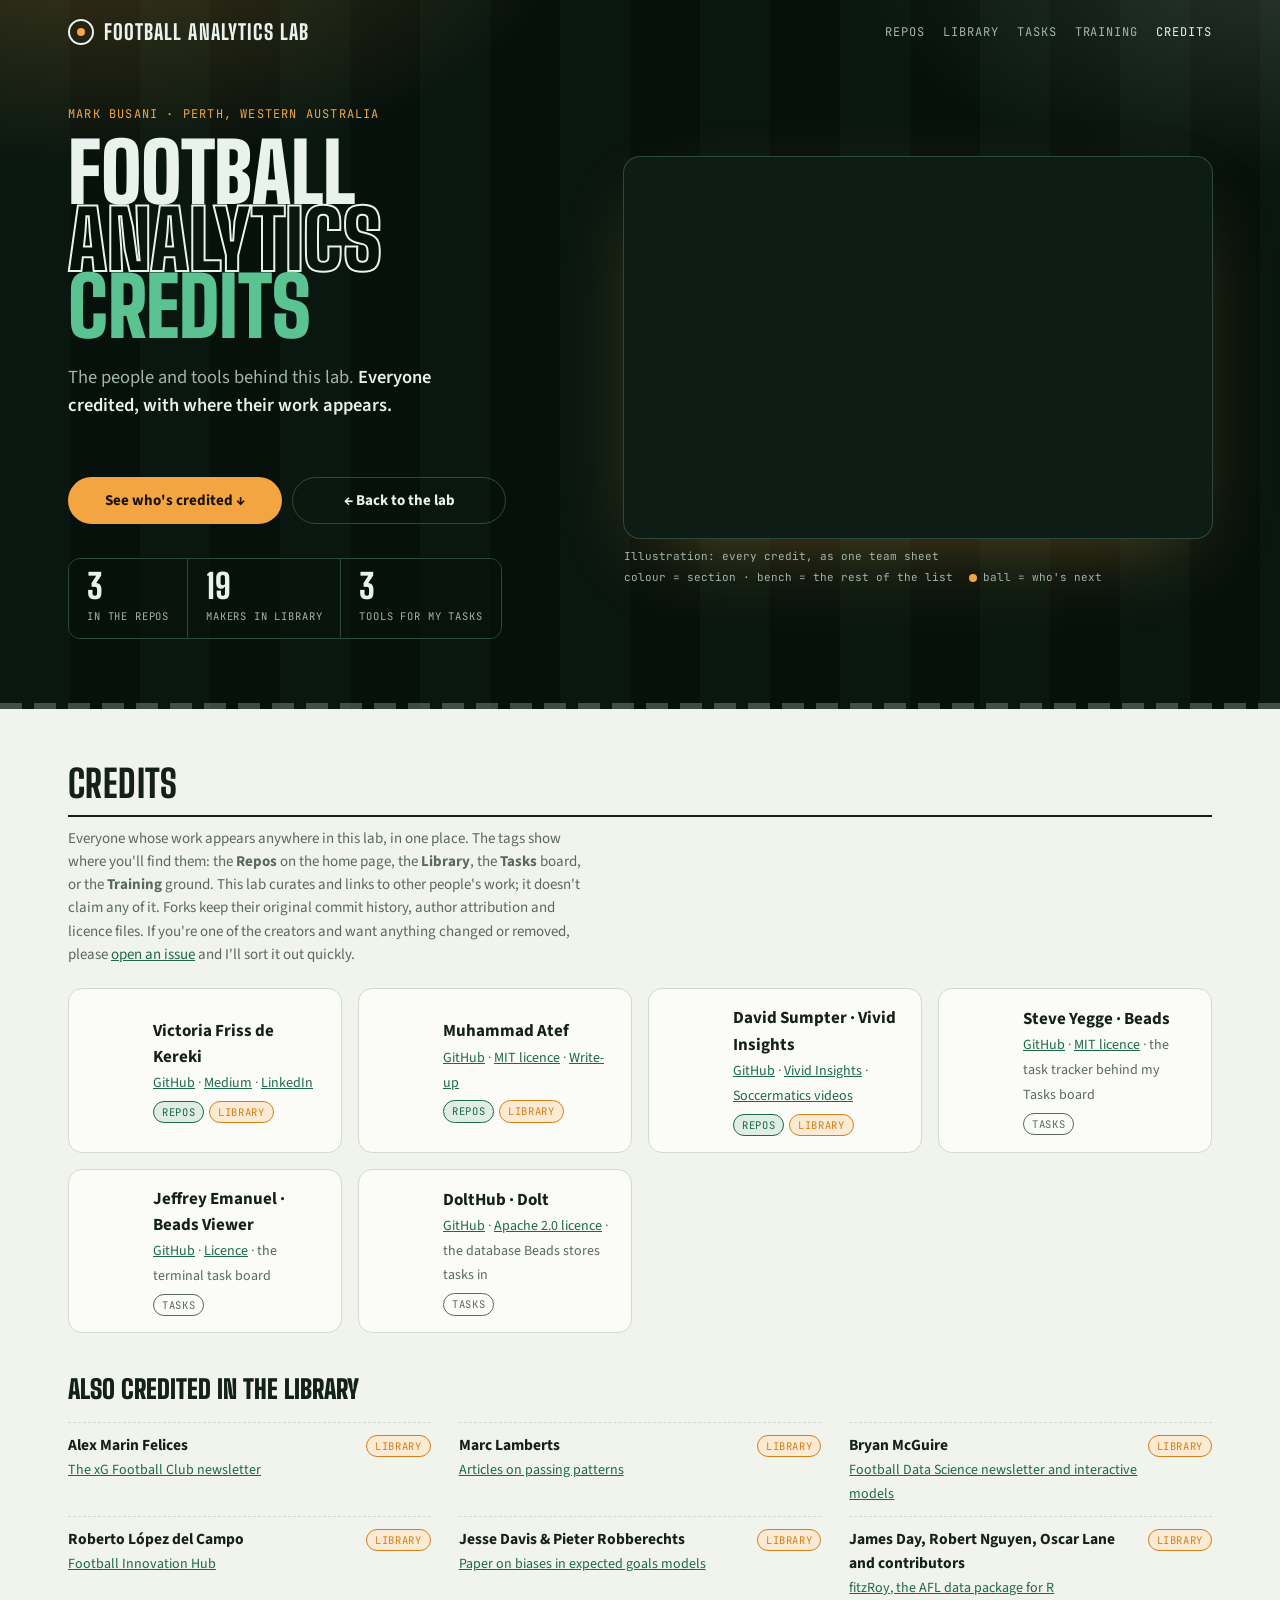
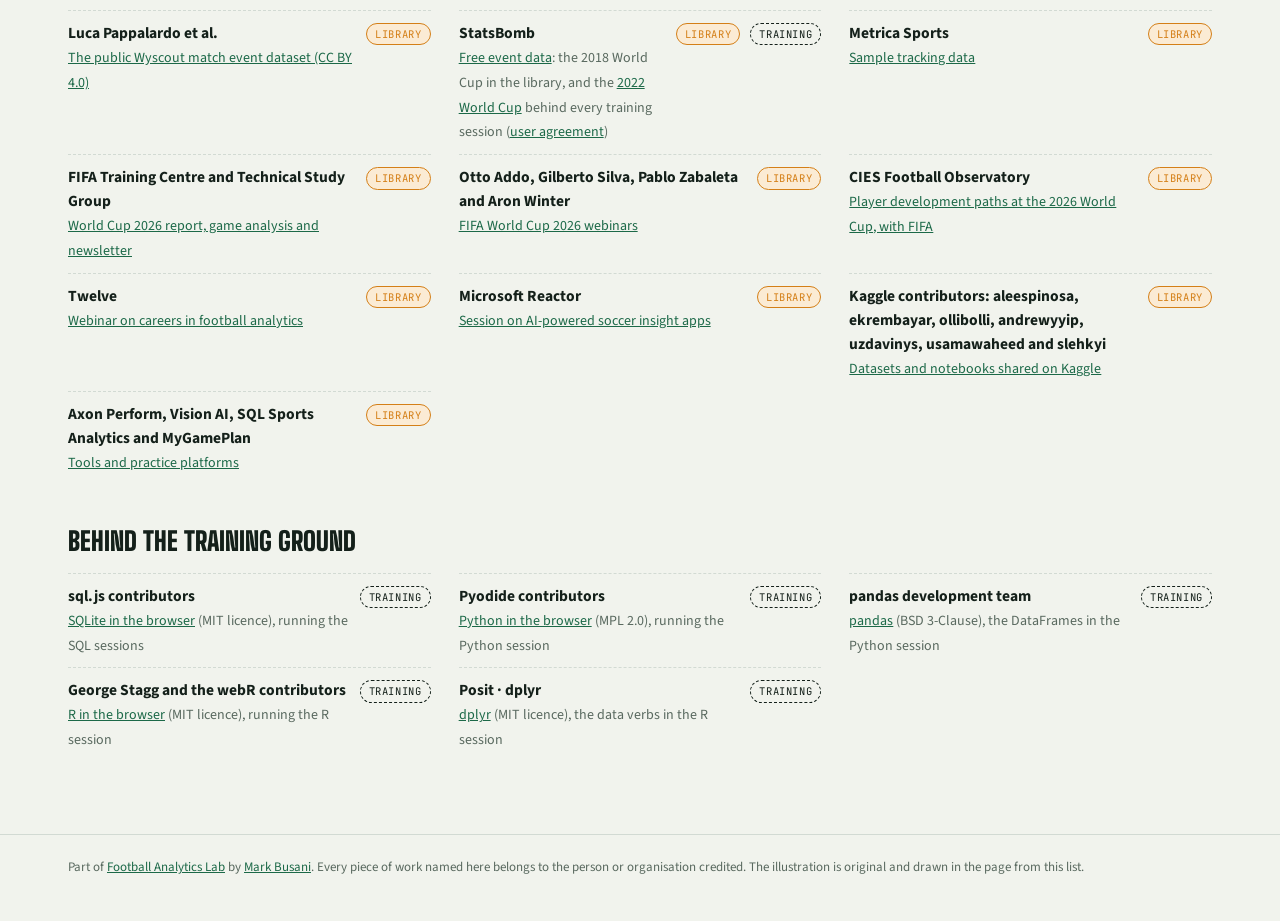
==== credits/index.html @ 80aec57e "Added new training session" ====
<!doctype html>
<html lang="en">
<head>
<meta charset="utf-8">
<meta name="viewport" content="width=device-width, initial-scale=1, viewport-fit=cover">
<meta name="description" content="Everyone whose work appears in Mark Busani's football analytics lab, and which section of the lab it appears in.">
<title>Credits · Football Analytics Lab</title>
<link rel="preconnect" href="https://fonts.googleapis.com">
<link rel="preconnect" href="https://fonts.gstatic.com" crossorigin>
<link rel="stylesheet" href="https://fonts.googleapis.com/css2?family=Big+Shoulders+Display:wght@600;800;900&family=Source+Sans+3:wght@400;500;600;700&family=JetBrains+Mono:wght@400;500&display=swap">
<style>
/* Layout: the lab's night hero, shared with the home, library and tasks pages, over one credits list: person cards for
   repo authors and task tools, then a compact list of library creators, each tagged with the section it belongs to. */
:root{
  --bg:#f1f3ed; --surface:#fbfcf8; --fg:#14201a; --muted:#59695f; --line:#d2dad3;
  --turf:#1c6948; --turf-soft:#e0ede5; --amber:#d47f17; --amber-soft:#fbebd4;
  --pitch:#e4eee6; --pline:#a3bfaf;
  --night:#07110c; --night-2:#0d1d15; --chalk:#e9f2ec; --chalk-dim:#9fb6a8; --flood:#f2a541; --grass:#5bc391; --nline:#2c4a3b;
  --display:"Big Shoulders Display","Arial Narrow",Impact,sans-serif;
  --body:"Source Sans 3","Segoe UI",system-ui,sans-serif;
  --mono:"JetBrains Mono",ui-monospace,Menlo,monospace;
}
@media (prefers-color-scheme: dark){:root:not([data-theme="light"]){
  --bg:#0c130f; --surface:#131c17; --fg:#e2eae4; --muted:#93a399; --line:#25312a;
  --turf:#5bc391; --turf-soft:#17281e; --amber:#f2a541; --amber-soft:#30251a;
  --pitch:#11201a; --pline:#2f4b3d; color-scheme:dark}}
:root[data-theme="dark"]{
  --bg:#0c130f; --surface:#131c17; --fg:#e2eae4; --muted:#93a399; --line:#25312a;
  --turf:#5bc391; --turf-soft:#17281e; --amber:#f2a541; --amber-soft:#30251a;
  --pitch:#11201a; --pline:#2f4b3d; color-scheme:dark}

*{box-sizing:border-box}
body{background:var(--bg);color:var(--fg);font-family:var(--body);font-size:16px;line-height:1.55}
.wrap{max-width:1180px;margin:0 auto;padding-left:max(18px,env(safe-area-inset-left,0px));padding-right:max(18px,env(safe-area-inset-right,0px))}
a{color:var(--turf)}
a:focus-visible,button:focus-visible,input:focus-visible{outline:2px solid var(--amber);outline-offset:2px}

/* ---------- Night hero (same as the lab home page) ---------- */
html{scroll-behavior:smooth}
.eyebrow{font-family:var(--mono);font-size:12px;letter-spacing:.1em;text-transform:uppercase}
.hero{position:relative;background:var(--night);color:var(--chalk);overflow:hidden;padding-top:env(safe-area-inset-top,0px)}
.hero::before{content:"";position:absolute;inset:0;pointer-events:none;
  background:
    radial-gradient(60% 55% at 8% -10%, rgba(242,165,65,.22), transparent 60%),
    radial-gradient(55% 50% at 100% -5%, rgba(233,242,236,.14), transparent 60%),
    repeating-linear-gradient(90deg, rgba(91,195,145,.035) 0 70px, transparent 70px 140px);}
nav.top{position:relative;z-index:2}
nav.top .wrap{display:flex;align-items:center;gap:18px;padding-block:16px;flex-wrap:wrap}
.brand{display:flex;align-items:center;gap:10px;font-family:var(--display);font-weight:800;font-size:21px;letter-spacing:.05em;text-transform:uppercase;color:var(--chalk);text-decoration:none}
.brand i{width:26px;height:26px;border-radius:50%;border:2px solid var(--chalk);position:relative;display:inline-block}
.brand i::after{content:"";position:absolute;inset:7px;border-radius:50%;background:var(--flood)}
nav.top .sp{flex:1}
nav.top a.lnk{font-family:var(--mono);font-size:12px;color:var(--chalk-dim);text-decoration:none;text-transform:uppercase;letter-spacing:.08em}
nav.top a.lnk:hover,nav.top a.lnk[aria-current]{color:var(--chalk)}
.hero-grid{position:relative;z-index:1;display:grid;grid-template-columns:minmax(0,1fr) minmax(0,1.15fr);gap:44px;align-items:center;padding-block:40px 64px}
.hero .eyebrow{color:var(--flood)}
h1{font-family:var(--display);font-weight:900;font-size:clamp(48px,6.4vw,96px);line-height:.82;margin:16px 0 22px;text-transform:uppercase;letter-spacing:-.005em}
h1 .l2{display:block;-webkit-text-stroke:2px var(--chalk);color:transparent}
h1 .l3{display:block;color:var(--grass)}
.lede{max-width:46ch;color:var(--chalk-dim);margin:0;font-size:18.5px}
.lede b{color:var(--chalk);font-weight:600}
.lede{display:grid}.lede>span{grid-area:1/1}.lede .sizer{visibility:hidden}
.cta a{width:214px;justify-content:center}
.cta{display:flex;flex-wrap:wrap;gap:10px;margin-top:28px}
.cta a{display:inline-flex;align-items:center;gap:8px;font-weight:700;font-size:15px;padding:11px 18px;border-radius:999px;text-decoration:none}
.cta .go{background:var(--flood);color:#1a1205}
.cta .go:hover{filter:brightness(1.08)}
.cta .gh{border:1.5px solid var(--nline);color:var(--chalk)}
.cta .gh:hover{border-color:var(--chalk)}
.scoreboard{display:flex;gap:0;margin-top:34px;border:1px solid var(--nline);border-radius:12px;overflow:hidden;width:fit-content;max-width:100%}
.scoreboard div{padding:10px 18px;border-right:1px solid var(--nline);background:rgba(7,17,12,.6)}
.scoreboard div:last-child{border-right:0}
.scoreboard b{display:block;font-family:var(--display);font-weight:800;font-size:34px;line-height:1;color:var(--chalk);font-variant-numeric:tabular-nums}
.scoreboard span{font-family:var(--mono);font-size:10.5px;text-transform:uppercase;letter-spacing:.08em;color:var(--chalk-dim)}
figure.net{margin:0;min-width:0;position:relative}
figure.net canvas{display:block;width:100%;aspect-ratio:105/68;border-radius:16px;background:var(--night-2);box-shadow:0 0 0 1px var(--nline),0 30px 80px -30px rgba(242,165,65,.35)}
figure.net figcaption{font-family:var(--mono);font-size:11px;color:var(--chalk-dim);margin-top:10px;display:flex;flex-wrap:wrap;gap:4px 16px}
figure.net figcaption i{display:inline-block;width:8px;height:8px;border-radius:50%;background:var(--flood);margin-right:6px;vertical-align:middle}
.touchline{height:6px;background:repeating-linear-gradient(90deg,var(--chalk) 0 22px,transparent 22px 34px);opacity:.25}
#list{scroll-margin-top:72px}

/* ---------- Credits page ---------- */
main .wrap{padding-block:12px 72px}
section{margin-top:44px}
.sec-head{display:flex;align-items:center;gap:16px;padding-bottom:12px;border-bottom:2px solid var(--fg)}
.sec-head h2{font-family:var(--display);font-weight:800;font-size:clamp(28px,4vw,38px);line-height:1;text-transform:uppercase;margin:0;letter-spacing:.01em}
.sec-head .count{margin-left:auto;font-family:var(--display);font-weight:800;font-size:38px;line-height:1;color:var(--line)}
.sec-note{color:var(--muted);font-size:15px;margin:10px 0 0;max-width:74ch}
.people{display:grid;grid-template-columns:repeat(auto-fit,minmax(260px,1fr));gap:16px;margin-top:22px}
.person{display:flex;gap:14px;align-items:center;padding:16px 18px;border:1px solid var(--line);border-radius:14px;background:var(--surface)}
.person img{width:52px;height:52px;border-radius:50%;background:var(--pitch);flex:none}
.person b{display:block;font-size:17px}
.person span{font-size:14px;color:var(--muted)}
.stags{display:flex;flex-wrap:wrap;gap:5px;margin-top:6px}
.stag{font-family:var(--mono);font-size:10.5px;text-transform:uppercase;letter-spacing:.06em;padding:2px 8px;border-radius:999px;border:1px solid var(--turf);color:var(--turf);text-decoration:none;background:var(--turf-soft)}
.stag.lib{border-color:var(--amber);color:var(--amber);background:var(--amber-soft)}
.stag.tsk{border-color:var(--muted);color:var(--muted);background:transparent}
.stag.trn{border-color:var(--fg);color:var(--fg);background:transparent;border-style:dashed}
.stag:hover{filter:brightness(1.1)}
.sub-h{font-family:var(--display);font-weight:900;font-size:26px;text-transform:uppercase;margin:36px 0 4px}
.clist{list-style:none;margin:12px 0 0;padding:0;display:grid;grid-template-columns:repeat(auto-fill,minmax(330px,1fr));gap:0 28px}
.clist li{display:flex;align-items:baseline;gap:10px;padding:10px 0;border-top:1px dashed var(--line);min-width:0}
.clist .who{flex:1;min-width:0}
.clist b{display:block;font-size:15.5px}
.clist span{font-size:14px;color:var(--muted)}
.clist .stag{flex:none}
footer{border-top:1px solid var(--line);color:var(--muted);font-size:13px}
footer .wrap{padding-block:22px 44px}
@media (max-width:900px){.hero-grid{grid-template-columns:1fr;gap:30px;padding-block:24px 44px}}
@media (max-width:480px){.scoreboard div{padding:8px 12px}.scoreboard b{font-size:28px}h1 .l2{-webkit-text-stroke:1.5px var(--chalk)}}
@media (prefers-reduced-motion:reduce){html{scroll-behavior:auto}}
</style>
<style>html,body{margin:0}</style>
</head>
<body>

<header class="hero">
  <nav class="top"><div class="wrap">
    <a class="brand" href="../"><i aria-hidden="true"></i>Football Analytics Lab</a><span class="sp"></span>
    <a class="lnk" href="../#repos">Repos</a>
    <a class="lnk" href="../library/">Library</a>
    <a class="lnk" href="../tasks/">Tasks</a>
    <a class="lnk" href="../training/sql-01/">Training</a>
    <a class="lnk" href="./" aria-current="page">Credits</a>
  </div></nav>
  <div class="wrap hero-grid">
    <div>
      <div class="eyebrow">Mark Busani · Perth, Western Australia</div>
      <h1>Football<span class="l2">Analytics</span><span class="l3">Credits</span></h1>
      <p class="lede"><span>The people and tools behind this lab. <b>Everyone credited, with where their work appears.</b></span><span class="sizer" aria-hidden="true">The repos, notebooks and people I'm learning from on the way into football analytics. <b>Forked into my lab, and credited to the people who built them.</b></span><span class="sizer" aria-hidden="true">The reports, papers and tools I'm learning from on the way into football analytics. <b>Shelved in one place, and credited to the people who made them.</b></span><span class="sizer" aria-hidden="true">The jobs I'm working through on the way into football analytics. <b>Tracked with Beads, and read live from my lab on GitHub.</b></span></p>
      <div class="cta">
        <a class="go" href="#people">See who's credited ↓</a>
        <a class="gh" href="../">← Back to the lab</a>
      </div>
      <div class="scoreboard" id="stats" aria-label="Credits at a glance"><div><b>–</b><span>in the repos</span></div><div><b>–</b><span>makers in library</span></div><div><b>–</b><span>tools for my tasks</span></div></div>
    </div>
    <figure class="net">
      <canvas id="hero" role="img" aria-label="Animated illustration of everyone credited, laid out as a team sheet on a night pitch, coloured by the section of the lab they appear in"></canvas>
      <figcaption><span>Illustration: every credit, as one team sheet</span><span>colour = section · bench = the rest of the list</span><span><i></i>ball = who's next</span></figcaption>
    </figure>
  </div>
  <div class="touchline" aria-hidden="true"></div>
</header>

<main><div class="wrap">
  <section id="people">
    <div class="sec-head"><h2>Credits</h2></div>
    <p class="sec-note">Everyone whose work appears anywhere in this lab, in one place. The tags show where you'll find them: the <b>Repos</b> on the home page, the <b>Library</b>, the <b>Tasks</b> board, or the <b>Training</b> ground. This lab curates and links to other people's work; it doesn't claim any of it. Forks keep their original commit history, author attribution and licence files. If you're one of the creators and want anything changed or removed, please <a href="https://github.com/mbusani/football-analytics-lab/issues">open an issue</a> and I'll sort it out quickly.</p>
    <div class="people">
      <div class="person"><img src="https://avatars.githubusercontent.com/vickyfriss?size=104" alt="" loading="lazy" onerror="this.style.visibility='hidden'"><div><b>Victoria Friss de Kereki</b><span><a href="https://github.com/vickyfriss">GitHub</a> · <a href="https://medium.com/@vickyfrissdekereki">Medium</a> · <a href="https://www.linkedin.com/in/victoria-friss-de-kereki/">LinkedIn</a></span><div class="stags"><a class="stag" href="../#repos">Repos</a><a class="stag lib" href="../library/">Library</a></div></div></div>
      <div class="person"><img src="https://avatars.githubusercontent.com/Muhammadatef?size=104" alt="" loading="lazy" onerror="this.style.visibility='hidden'"><div><b>Muhammad Atef</b><span><a href="https://github.com/Muhammadatef">GitHub</a> · <a href="https://github.com/Muhammadatef/gunners-analysis/blob/main/LICENSE">MIT licence</a> · <a href="https://medium.com/@muhamedfahmy7474/how-i-built-a-football-analytics-platform-that-runs-itself-and-an-ai-analyst-that-cannot-make-up-5a26fa00b93f">Write-up</a></span><div class="stags"><a class="stag" href="../#repos">Repos</a><a class="stag lib" href="../library/">Library</a></div></div></div>
      <div class="person"><img src="https://avatars.githubusercontent.com/soccermatics?size=104" alt="" loading="lazy" onerror="this.style.visibility='hidden'"><div><b>David Sumpter · Vivid Insights</b><span><a href="https://github.com/soccermatics">GitHub</a> · <a href="https://github.com/Vivid-Insights">Vivid Insights</a> · <a href="https://www.youtube.com/playlist?list=PL1l4FWuN4OlHwrnVJDoKutg6VCcPhdJiq">Soccermatics videos</a></span><div class="stags"><a class="stag" href="../#repos">Repos</a><a class="stag lib" href="../library/">Library</a></div></div></div>
      <div class="person"><img src="https://avatars.githubusercontent.com/steveyegge?size=104" alt="" loading="lazy" onerror="this.style.visibility='hidden'"><div><b>Steve Yegge · Beads</b><span><a href="https://github.com/steveyegge/beads">GitHub</a> · <a href="https://github.com/steveyegge/beads/blob/main/LICENSE">MIT licence</a> · the task tracker behind my Tasks board</span><div class="stags"><a class="stag tsk" href="../tasks/">Tasks</a></div></div></div>
      <div class="person"><img src="https://avatars.githubusercontent.com/Dicklesworthstone?size=104" alt="" loading="lazy" onerror="this.style.visibility='hidden'"><div><b>Jeffrey Emanuel · Beads Viewer</b><span><a href="https://github.com/Dicklesworthstone/beads_viewer">GitHub</a> · <a href="https://github.com/Dicklesworthstone/beads_viewer/blob/main/LICENSE">Licence</a> · the terminal task board</span><div class="stags"><a class="stag tsk" href="../tasks/">Tasks</a></div></div></div>
      <div class="person"><img src="https://avatars.githubusercontent.com/dolthub?size=104" alt="" loading="lazy" onerror="this.style.visibility='hidden'"><div><b>DoltHub · Dolt</b><span><a href="https://github.com/dolthub/dolt">GitHub</a> · <a href="https://github.com/dolthub/dolt/blob/main/LICENSE">Apache 2.0 licence</a> · the database Beads stores tasks in</span><div class="stags"><a class="stag tsk" href="../tasks/">Tasks</a></div></div></div>
    </div>
    <h3 class="sub-h">Also credited in the library</h3>
    <ul class="clist">
      <li><div class="who"><b>Alex Marin Felices</b><span><a href="https://thexgfootballclub.substack.com">The xG Football Club newsletter</a></span></div><a class="stag lib" href="../library/">Library</a></li>
      <li><div class="who"><b>Marc Lamberts</b><span><a href="https://medium.com/@marclamberts">Articles on passing patterns</a></span></div><a class="stag lib" href="../library/">Library</a></li>
      <li><div class="who"><b>Bryan McGuire</b><span><a href="https://www.footballdatascience.co.uk">Football Data Science newsletter and interactive models</a></span></div><a class="stag lib" href="../library/">Library</a></li>
      <li><div class="who"><b>Roberto López del Campo</b><span><a href="https://footballinnovationhub.com">Football Innovation Hub</a></span></div><a class="stag lib" href="../library/">Library</a></li>
      <li><div class="who"><b>Jesse Davis & Pieter Robberechts</b><span><a href="https://arxiv.org/abs/2401.09940">Paper on biases in expected goals models</a></span></div><a class="stag lib" href="../library/">Library</a></li>
      <li><div class="who"><b>James Day, Robert Nguyen, Oscar Lane and contributors</b><span><a href="https://jimmyday12.github.io/fitzRoy/">fitzRoy, the AFL data package for R</a></span></div><a class="stag lib" href="../library/">Library</a></li>
      <li><div class="who"><b>Luca Pappalardo et al.</b><span><a href="https://pmc.ncbi.nlm.nih.gov/articles/PMC6817871">The public Wyscout match event dataset (CC BY 4.0)</a></span></div><a class="stag lib" href="../library/">Library</a></li>
      <li><div class="who"><b>StatsBomb</b><span><a href="https://www.hudl.com/en_gb/products/statsbomb">Free event data</a>: the 2018 World Cup in the library, and the <a href="https://github.com/statsbomb/open-data">2022 World Cup</a> behind every training session (<a href="https://github.com/statsbomb/open-data/blob/master/LICENSE.pdf">user agreement</a>)</span></div><a class="stag lib" href="../library/">Library</a><a class="stag trn" href="../training/sql-01/">Training</a></li>
      <li><div class="who"><b>Metrica Sports</b><span><a href="https://www.kaggle.com/datasets/ekrembayar/metrica-sports-football-tracking-data">Sample tracking data</a></span></div><a class="stag lib" href="../library/">Library</a></li>
      <li><div class="who"><b>FIFA Training Centre and Technical Study Group</b><span><a href="https://www.fifatrainingcentre.com/en/">World Cup 2026 report, game analysis and newsletter</a></span></div><a class="stag lib" href="../library/">Library</a></li>
      <li><div class="who"><b>Otto Addo, Gilberto Silva, Pablo Zabaleta and Aron Winter</b><span><a href="https://www.fifatrainingcentre.com/en/fwc26-silva-addo-webinar.php">FIFA World Cup 2026 webinars</a></span></div><a class="stag lib" href="../library/">Library</a></li>
      <li><div class="who"><b>CIES Football Observatory</b><span><a href="https://www.fifatrainingcentre.com/en/environment/resources/high-performance/the-development-paths-of-players-at-the-fifa-world-cup-2026.php">Player development paths at the 2026 World Cup, with FIFA</a></span></div><a class="stag lib" href="../library/">Library</a></li>
      <li><div class="who"><b>Twelve</b><span><a href="https://twelve.football/webinar/starting-or-advancing-your-career-in-football-data">Webinar on careers in football analytics</a></span></div><a class="stag lib" href="../library/">Library</a></li>
      <li><div class="who"><b>Microsoft Reactor</b><span><a href="https://www.youtube.com/watch?v=EQ187ohgCbo">Session on AI-powered soccer insight apps</a></span></div><a class="stag lib" href="../library/">Library</a></li>
      <li><div class="who"><b>Kaggle contributors: aleespinosa, ekrembayar, ollibolli, andrewyyip, uzdavinys, usamawaheed and slehkyi</b><span><a href="https://www.kaggle.com/datasets?search=football">Datasets and notebooks shared on Kaggle</a></span></div><a class="stag lib" href="../library/">Library</a></li>
      <li><div class="who"><b>Axon Perform, Vision AI, SQL Sports Analytics and MyGamePlan</b><span><a href="../library/">Tools and practice platforms</a></span></div><a class="stag lib" href="../library/">Library</a></li>
    </ul>
    <h3 class="sub-h">Behind the training ground</h3>
    <ul class="clist">
      <li><div class="who"><b>sql.js contributors</b><span><a href="https://github.com/sql-js/sql.js">SQLite in the browser</a> (MIT licence), running the SQL sessions</span></div><a class="stag trn" href="../training/sql-01/">Training</a></li>
      <li><div class="who"><b>Pyodide contributors</b><span><a href="https://github.com/pyodide/pyodide">Python in the browser</a> (MPL 2.0), running the Python session</span></div><a class="stag trn" href="../training/python-01/">Training</a></li>
      <li><div class="who"><b>pandas development team</b><span><a href="https://pandas.pydata.org/">pandas</a> (BSD 3-Clause), the DataFrames in the Python session</span></div><a class="stag trn" href="../training/python-01/">Training</a></li>
      <li><div class="who"><b>George Stagg and the webR contributors</b><span><a href="https://github.com/r-wasm/webr">R in the browser</a> (MIT licence), running the R session</span></div><a class="stag trn" href="../training/r-01/">Training</a></li>
      <li><div class="who"><b>Posit · dplyr</b><span><a href="https://dplyr.tidyverse.org/">dplyr</a> (MIT licence), the data verbs in the R session</span></div><a class="stag trn" href="../training/r-01/">Training</a></li>
    </ul>
  </section>
</div></main>

<footer><div class="wrap">Part of <a href="../">Football Analytics Lab</a> by <a href="https://github.com/mbusani">Mark Busani</a>. Every piece of work named here belongs to the person or organisation credited. The illustration is original and drawn in the page from this list.</div></footer>

<script>
/* ---------- read the credits list once, for the counts and the illustration ---------- */
const ENTRIES=[...document.querySelectorAll("#people .person, #people .clist li")].map(el=>{
  const tags=[...el.querySelectorAll(".stag")].map(a=>a.classList.contains("lib")?"library":a.classList.contains("tsk")?"tasks":a.classList.contains("trn")?"training":"repos");
  const what=(el.querySelector(".clist span")||el.querySelector("span")||{}).textContent||"";
  return {name:el.querySelector("b").textContent.trim(),tags,what:what.replace(/\s+/g," ").trim(),card:el.classList.contains("person")};
});
const count=k=>ENTRIES.filter(e=>e.tags.includes(k)).length;
document.querySelectorAll("#stats b").forEach((b,i)=>b.textContent=[count("repos"),count("library"),count("tasks")][i]);

/* ---------- hero: everyone credited as a team sheet, with a ball passed between them ---------- */
(function hero(){
  const cv=document.getElementById("hero");if(!cv||!cv.getContext)return;const ctx=cv.getContext("2d");
  const reduce=matchMedia("(prefers-reduced-motion: reduce)").matches;
  const COL={repos:"#5bc391",library:"#f2a541",tasks:"#e9f2ec",training:"#7fb6e0"};
  const NAME={repos:"REPOS",library:"LIBRARY",tasks:"TASKS",training:"TRAINING"};
  const F433=[[.06,.5],[.22,.15],[.2,.38],[.2,.62],[.22,.85],[.44,.27],[.4,.5],[.44,.73],[.68,.18],[.72,.5],[.68,.82]];
  const order=ENTRIES.slice().sort((a,b)=>(b.card-a.card));
  const XI=order.slice(0,11), BENCH=order.slice(11);
  const initials=n=>n.replace(/\(.*?\)/g,"").split(/[\s·,:&]+/).filter(w=>/^[A-Za-zÀ-ž]/.test(w)&&!/^(and|et|al\.?|the|of)$/i.test(w)).slice(0,2).map(w=>w[0].toUpperCase()).join("");
  let W=0,H=0,nodes=[],from=0,to=0,t=1,hold=0,popup=null;const trail=[];
  const M=()=>Math.max(12,W*.045);
  function layout(){nodes=[];if(!W)return;const m=M(),w=W-2*m,top=m+H*.2,bh=H*.13,ph=H-m-top-bh-H*.03;
    XI.forEach((e,i)=>{const [u,v]=F433[i];nodes.push({e,x:m+u*w,y:top+v*ph,bench:false})});
    const n=BENCH.length,bx0=m+w*.06,bw=w*.88;BENCH.forEach((e,i)=>nodes.push({e,x:bx0+bw*(n===1?.5:i/(n-1)),y:H-m-bh*.45,bench:true}));}
  function size(){const dpr=Math.min(2,window.devicePixelRatio||1);W=cv.clientWidth;H=cv.clientHeight;if(!W||!H)return;cv.width=Math.round(W*dpr);cv.height=Math.round(H*dpr);ctx.setTransform(dpr,0,0,dpr,0,0);layout()}
  function back(){const m=M(),w=W-2*m,h=H-2*m;ctx.fillStyle="#0d1d15";ctx.fillRect(0,0,W,H);
    for(let s=0;s<10;s++){if(s%2){ctx.fillStyle="rgba(91,195,145,.035)";ctx.fillRect(m+s*w/10,m,w/10,h)}}
    const g=ctx.createRadialGradient(W*.15,-H*.2,0,W*.15,-H*.2,W*.9);g.addColorStop(0,"rgba(242,165,65,.12)");g.addColorStop(1,"rgba(242,165,65,0)");ctx.fillStyle=g;ctx.fillRect(0,0,W,H);
    const bh=H*.13,pitchBottom=H-m-bh-H*.01;
    ctx.strokeStyle="rgba(44,74,59,.85)";ctx.lineWidth=1.2;ctx.strokeRect(m,m,w,pitchBottom-m);ctx.beginPath();ctx.moveTo(W/2,m);ctx.lineTo(W/2,pitchBottom);ctx.stroke();ctx.beginPath();ctx.arc(W/2,(m+pitchBottom)/2,(pitchBottom-m)*.13,0,7);ctx.stroke();
    ctx.setLineDash([4,6]);ctx.strokeRect(m,pitchBottom+H*.012,w,H-m-pitchBottom-H*.012);ctx.setLineDash([]);
    ctx.fillStyle="#9fb6a8";ctx.globalAlpha=.8;ctx.font=`500 ${Math.max(8,Math.round(H*.026))}px "JetBrains Mono",monospace`;ctx.textAlign="left";ctx.textBaseline="alphabetic";ctx.fillText("BENCH",m+6,pitchBottom+H*.012+Math.max(10,H*.034));ctx.globalAlpha=1}
  function rad(b){return b?Math.max(7,Math.min(W,H)*.028):Math.max(10,Math.min(W,H)*.042)}
  function draw(){back();
    trail.forEach((p,i)=>{ctx.fillStyle="#f2a541";ctx.globalAlpha=(i+1)/trail.length*.5;ctx.beginPath();ctx.arc(p[0],p[1],2.2,0,7);ctx.fill()});ctx.globalAlpha=1;
    nodes.forEach((n,i)=>{const r=rad(n.bench),tags=n.e.tags,lift=(i===to&&t>=1&&hold>0);
      if(lift){ctx.shadowColor="#f2a541";ctx.shadowBlur=16}
      ctx.fillStyle="#07110c";ctx.beginPath();ctx.arc(n.x,n.y,r,0,7);ctx.fill();ctx.shadowBlur=0;
      tags.forEach((k,j)=>{ctx.strokeStyle=COL[k];ctx.lineWidth=2;ctx.beginPath();ctx.arc(n.x,n.y,r,-Math.PI/2+j*2*Math.PI/tags.length,-Math.PI/2+(j+1)*2*Math.PI/tags.length);ctx.stroke()});
      ctx.fillStyle="#e9f2ec";ctx.font=`500 ${Math.round(r*.72)}px "JetBrains Mono",monospace`;ctx.textAlign="center";ctx.textBaseline="middle";ctx.fillText(initials(n.e.name)||"·",n.x,n.y+.5)});
    let bx=W/2,by=H/2;
    if(nodes.length){const A=nodes[from],B=nodes[to];const e=t<.5?2*t*t:1-Math.pow(-2*t+2,2)/2;const arc=Math.max(H*.08,Math.hypot(B.x-A.x,B.y-A.y)*.18);
      bx=A.x+(B.x-A.x)*e;by=A.y+(B.y-A.y)*e-Math.sin(Math.PI*Math.min(1,t))*arc-(rad(B.bench)+6)*(t>=1?1:Math.min(1,t*2));}
    ctx.shadowColor="#f2a541";ctx.shadowBlur=12;ctx.fillStyle="#f2a541";ctx.beginPath();ctx.arc(bx,by,5,0,7);ctx.fill();ctx.shadowBlur=0;
    if(popup){const m=M();ctx.globalAlpha=Math.min(1,popup.life);ctx.textAlign="right";ctx.textBaseline="alphabetic";
      ctx.fillStyle="#f2a541";ctx.font=`900 ${Math.round(H*.075)}px "Big Shoulders Display",Impact,sans-serif`;let hd=popup.head;const mx=W*.7;while(hd.length>8&&ctx.measureText(hd).width>mx)hd=hd.slice(0,-2);if(hd!==popup.head)hd=hd.replace(/\s*\S*$/,"")+"…";ctx.fillText(hd,W-m-6,m+H*.075);
      ctx.fillStyle="#9fb6a8";ctx.font=`500 ${Math.max(9,Math.round(H*.032))}px "JetBrains Mono",monospace`;let s=popup.title;const max=W*.62;while(s.length>8&&ctx.measureText(s).width>max)s=s.slice(0,-2);if(s!==popup.title)s=s.replace(/\s*\S*$/,"")+"…";ctx.fillText(s,W-m-6,m+H*.125);ctx.globalAlpha=1}
    return[bx,by]}
  function pick(){if(nodes.length<2)return;from=to;let n;do{n=Math.floor(Math.random()*nodes.length)}while(n===from);to=n;t=0}
  function land(){const n=nodes[to];if(!n)return;popup={head:n.e.name.toUpperCase(),title:n.e.tags.map(k=>NAME[k]).join(" + ")+" · "+n.e.what,life:1};hold=2.2}
  if(reduce){const run=()=>{size();if(!W||!nodes.length)return;to=1;from=1;t=1;land();draw()};run();new ResizeObserver(run).observe(cv);return}
  let last=performance.now();
  function step(now){const dt=Math.min(.05,(now-last)/1000);last=now;if(!W){size();requestAnimationFrame(step);return}
    if(t<1){t=Math.min(1,t+dt/0.9);if(t>=1)land()}
    else if(hold>0){hold-=dt;if(popup)popup.life=Math.min(1,hold*1.2);if(hold<=0){popup=null;pick()}}
    else pick();
    const b=draw();trail.push(b);if(trail.length>14)trail.shift();requestAnimationFrame(step)}
  size();new ResizeObserver(size).observe(cv);to=6;from=6;requestAnimationFrame(step);
})();
</script>

</body>
</html>
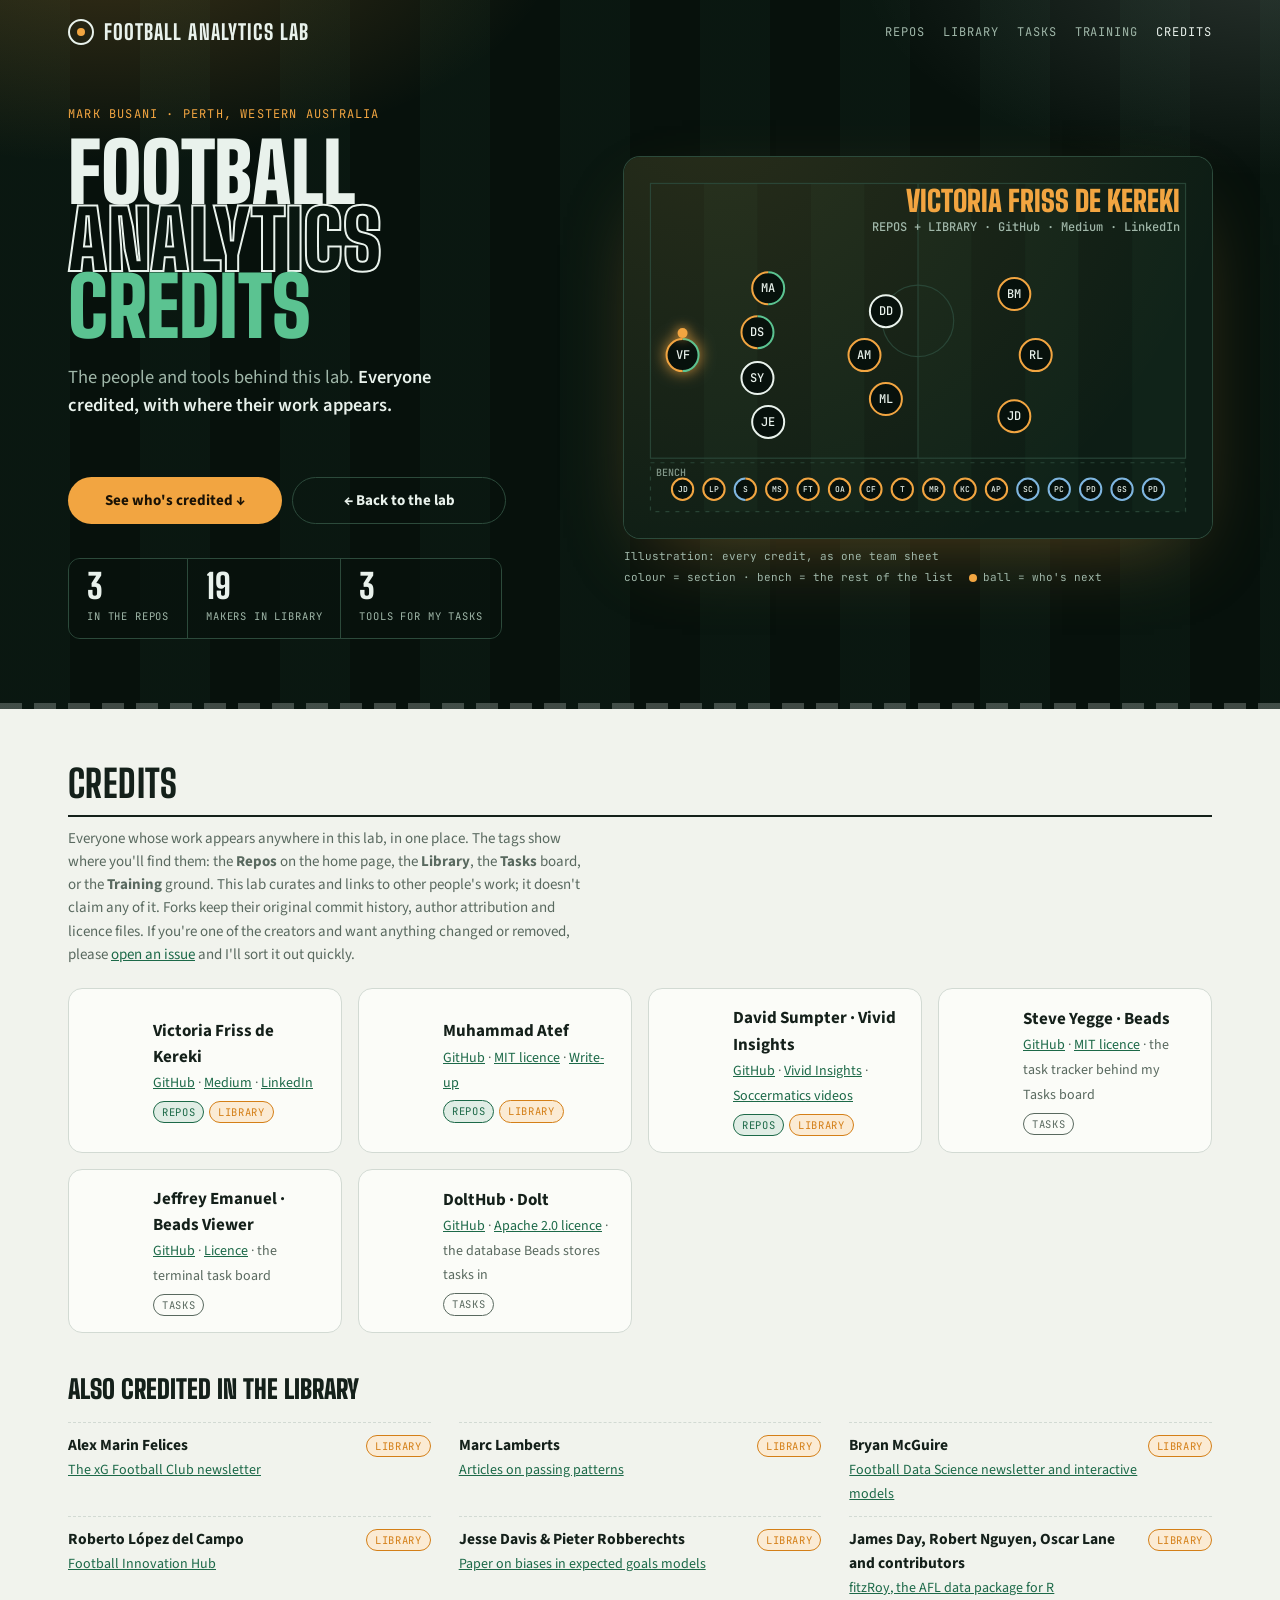
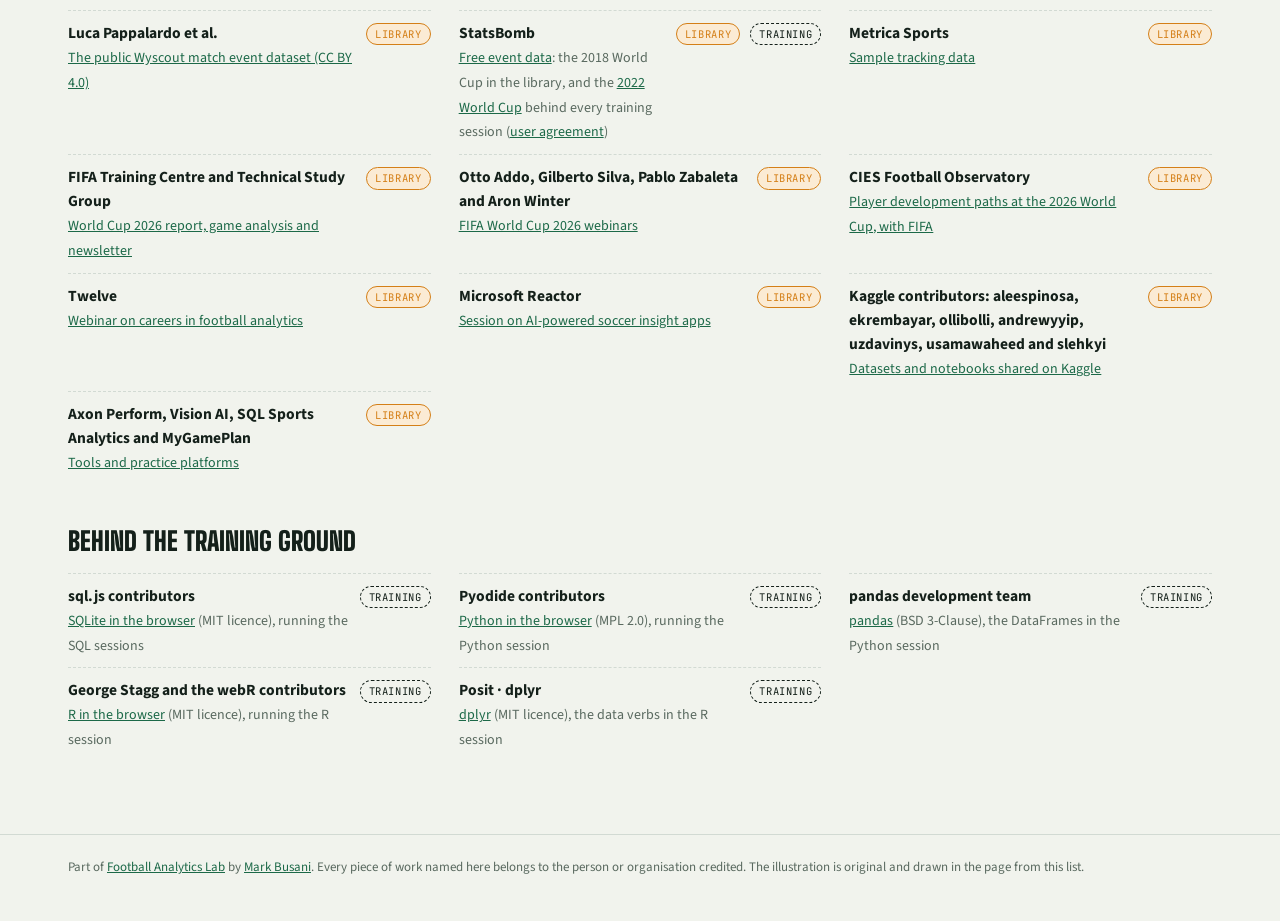
==== commit a881406c: "Updated training module and fixed menu" ====
--- a/credits/index.html
+++ b/credits/index.html
@@ -117,10 +117,10 @@
 <header class="hero">
   <nav class="top"><div class="wrap">
     <a class="brand" href="../"><i aria-hidden="true"></i>Football Analytics Lab</a><span class="sp"></span>
-    <a class="lnk" href="../#repos">Repos</a>
+    <a class="lnk" href="../">Repos</a>
     <a class="lnk" href="../library/">Library</a>
     <a class="lnk" href="../tasks/">Tasks</a>
-    <a class="lnk" href="../training/sql-01/">Training</a>
+    <a class="lnk" href="../training/">Training</a>
     <a class="lnk" href="./" aria-current="page">Credits</a>
   </div></nav>
   <div class="wrap hero-grid">
@@ -163,7 +163,7 @@
       <li><div class="who"><b>Jesse Davis & Pieter Robberechts</b><span><a href="https://arxiv.org/abs/2401.09940">Paper on biases in expected goals models</a></span></div><a class="stag lib" href="../library/">Library</a></li>
       <li><div class="who"><b>James Day, Robert Nguyen, Oscar Lane and contributors</b><span><a href="https://jimmyday12.github.io/fitzRoy/">fitzRoy, the AFL data package for R</a></span></div><a class="stag lib" href="../library/">Library</a></li>
       <li><div class="who"><b>Luca Pappalardo et al.</b><span><a href="https://pmc.ncbi.nlm.nih.gov/articles/PMC6817871">The public Wyscout match event dataset (CC BY 4.0)</a></span></div><a class="stag lib" href="../library/">Library</a></li>
-      <li><div class="who"><b>StatsBomb</b><span><a href="https://www.hudl.com/en_gb/products/statsbomb">Free event data</a>: the 2018 World Cup in the library, and the <a href="https://github.com/statsbomb/open-data">2022 World Cup</a> behind every training session (<a href="https://github.com/statsbomb/open-data/blob/master/LICENSE.pdf">user agreement</a>)</span></div><a class="stag lib" href="../library/">Library</a><a class="stag trn" href="../training/sql-01/">Training</a></li>
+      <li><div class="who"><b>StatsBomb</b><span><a href="https://www.hudl.com/en_gb/products/statsbomb">Free event data</a>: the 2018 World Cup in the library, and the <a href="https://github.com/statsbomb/open-data">2022 World Cup</a> behind every training session (<a href="https://github.com/statsbomb/open-data/blob/master/LICENSE.pdf">user agreement</a>)</span></div><a class="stag lib" href="../library/">Library</a><a class="stag trn" href="../training/">Training</a></li>
       <li><div class="who"><b>Metrica Sports</b><span><a href="https://www.kaggle.com/datasets/ekrembayar/metrica-sports-football-tracking-data">Sample tracking data</a></span></div><a class="stag lib" href="../library/">Library</a></li>
       <li><div class="who"><b>FIFA Training Centre and Technical Study Group</b><span><a href="https://www.fifatrainingcentre.com/en/">World Cup 2026 report, game analysis and newsletter</a></span></div><a class="stag lib" href="../library/">Library</a></li>
       <li><div class="who"><b>Otto Addo, Gilberto Silva, Pablo Zabaleta and Aron Winter</b><span><a href="https://www.fifatrainingcentre.com/en/fwc26-silva-addo-webinar.php">FIFA World Cup 2026 webinars</a></span></div><a class="stag lib" href="../library/">Library</a></li>
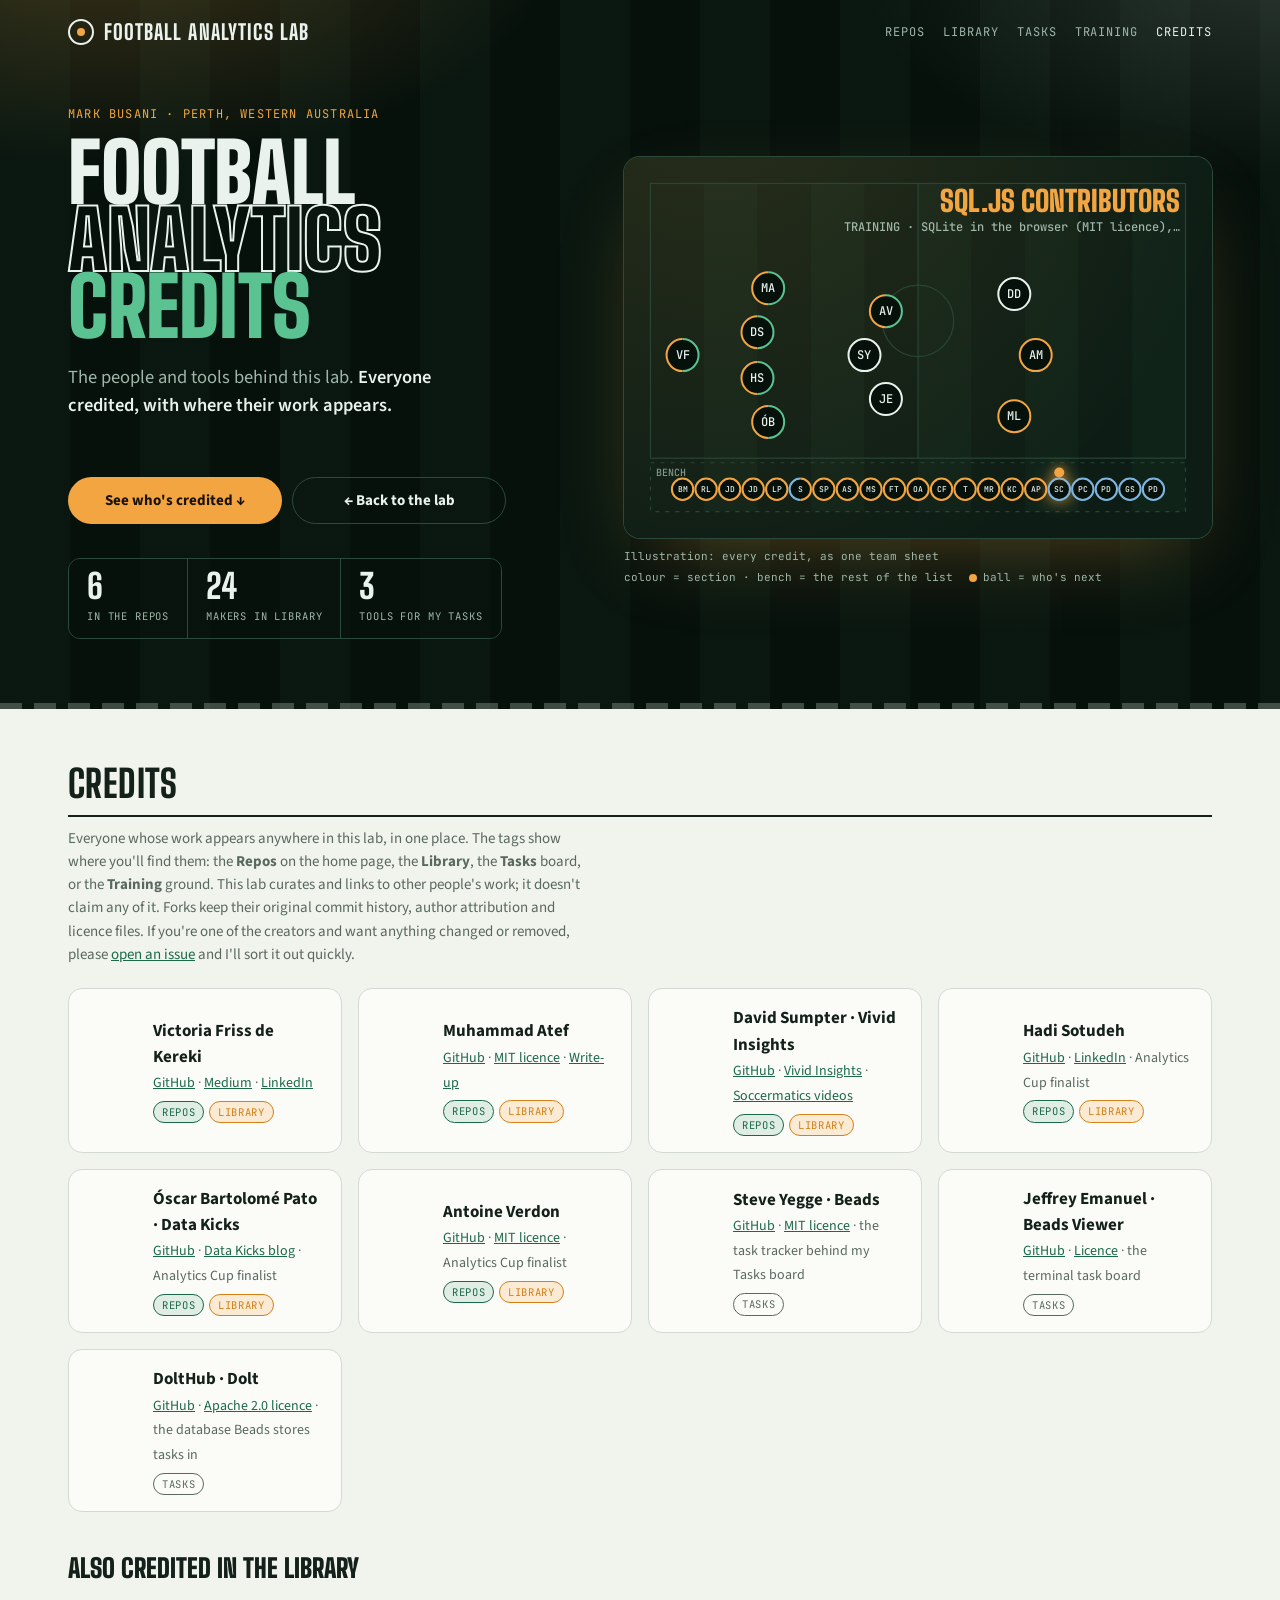
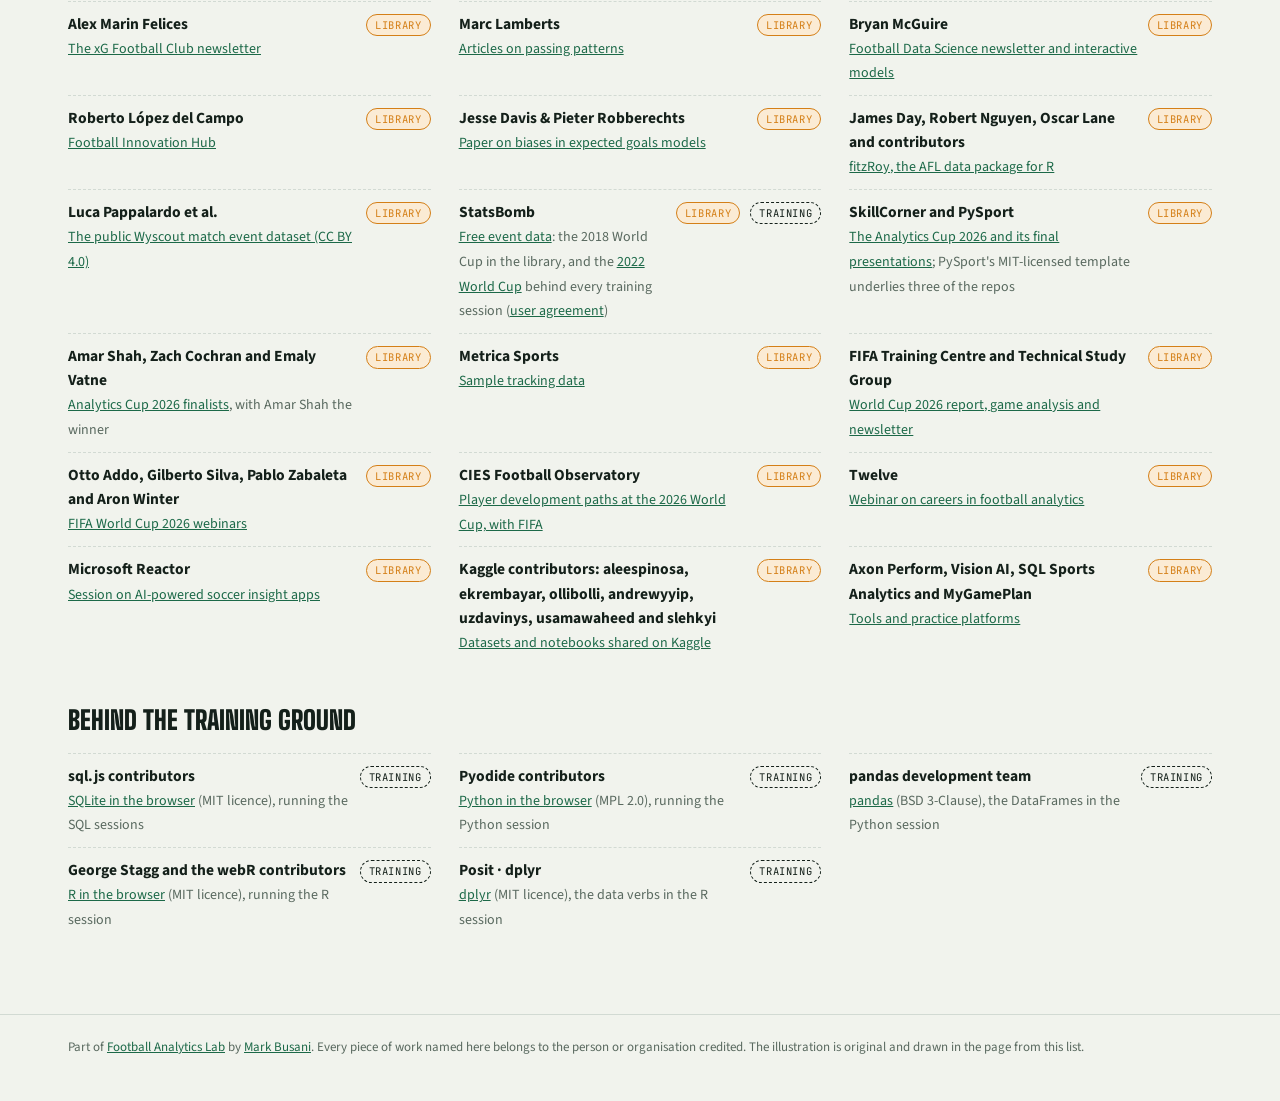
==== commit ace40f1d: "Added new repos" ====
--- a/credits/index.html
+++ b/credits/index.html
@@ -150,6 +150,9 @@
       <div class="person"><img src="https://avatars.githubusercontent.com/vickyfriss?size=104" alt="" loading="lazy" onerror="this.style.visibility='hidden'"><div><b>Victoria Friss de Kereki</b><span><a href="https://github.com/vickyfriss">GitHub</a> · <a href="https://medium.com/@vickyfrissdekereki">Medium</a> · <a href="https://www.linkedin.com/in/victoria-friss-de-kereki/">LinkedIn</a></span><div class="stags"><a class="stag" href="../#repos">Repos</a><a class="stag lib" href="../library/">Library</a></div></div></div>
       <div class="person"><img src="https://avatars.githubusercontent.com/Muhammadatef?size=104" alt="" loading="lazy" onerror="this.style.visibility='hidden'"><div><b>Muhammad Atef</b><span><a href="https://github.com/Muhammadatef">GitHub</a> · <a href="https://github.com/Muhammadatef/gunners-analysis/blob/main/LICENSE">MIT licence</a> · <a href="https://medium.com/@muhamedfahmy7474/how-i-built-a-football-analytics-platform-that-runs-itself-and-an-ai-analyst-that-cannot-make-up-5a26fa00b93f">Write-up</a></span><div class="stags"><a class="stag" href="../#repos">Repos</a><a class="stag lib" href="../library/">Library</a></div></div></div>
       <div class="person"><img src="https://avatars.githubusercontent.com/soccermatics?size=104" alt="" loading="lazy" onerror="this.style.visibility='hidden'"><div><b>David Sumpter · Vivid Insights</b><span><a href="https://github.com/soccermatics">GitHub</a> · <a href="https://github.com/Vivid-Insights">Vivid Insights</a> · <a href="https://www.youtube.com/playlist?list=PL1l4FWuN4OlHwrnVJDoKutg6VCcPhdJiq">Soccermatics videos</a></span><div class="stags"><a class="stag" href="../#repos">Repos</a><a class="stag lib" href="../library/">Library</a></div></div></div>
+      <div class="person"><img src="https://avatars.githubusercontent.com/hadisotudeh?size=104" alt="" loading="lazy" onerror="this.style.visibility='hidden'"><div><b>Hadi Sotudeh</b><span><a href="https://github.com/hadisotudeh">GitHub</a> · <a href="https://www.linkedin.com/in/hadisotudeh">LinkedIn</a> · Analytics Cup finalist</span><div class="stags"><a class="stag" href="../#repos">Repos</a><a class="stag lib" href="../library/">Library</a></div></div></div>
+      <div class="person"><img src="https://avatars.githubusercontent.com/Data-Kicks?size=104" alt="" loading="lazy" onerror="this.style.visibility='hidden'"><div><b>Óscar Bartolomé Pato · Data Kicks</b><span><a href="https://github.com/Data-Kicks">GitHub</a> · <a href="https://www.data-kicks.com/">Data Kicks blog</a> · Analytics Cup finalist</span><div class="stags"><a class="stag" href="../#repos">Repos</a><a class="stag lib" href="../library/">Library</a></div></div></div>
+      <div class="person"><img src="https://avatars.githubusercontent.com/2nzi?size=104" alt="" loading="lazy" onerror="this.style.visibility='hidden'"><div><b>Antoine Verdon</b><span><a href="https://github.com/2nzi">GitHub</a> · <a href="https://github.com/2nzi/skillcorner-analytics/blob/main/LICENSE">MIT licence</a> · Analytics Cup finalist</span><div class="stags"><a class="stag" href="../#repos">Repos</a><a class="stag lib" href="../library/">Library</a></div></div></div>
       <div class="person"><img src="https://avatars.githubusercontent.com/steveyegge?size=104" alt="" loading="lazy" onerror="this.style.visibility='hidden'"><div><b>Steve Yegge · Beads</b><span><a href="https://github.com/steveyegge/beads">GitHub</a> · <a href="https://github.com/steveyegge/beads/blob/main/LICENSE">MIT licence</a> · the task tracker behind my Tasks board</span><div class="stags"><a class="stag tsk" href="../tasks/">Tasks</a></div></div></div>
       <div class="person"><img src="https://avatars.githubusercontent.com/Dicklesworthstone?size=104" alt="" loading="lazy" onerror="this.style.visibility='hidden'"><div><b>Jeffrey Emanuel · Beads Viewer</b><span><a href="https://github.com/Dicklesworthstone/beads_viewer">GitHub</a> · <a href="https://github.com/Dicklesworthstone/beads_viewer/blob/main/LICENSE">Licence</a> · the terminal task board</span><div class="stags"><a class="stag tsk" href="../tasks/">Tasks</a></div></div></div>
       <div class="person"><img src="https://avatars.githubusercontent.com/dolthub?size=104" alt="" loading="lazy" onerror="this.style.visibility='hidden'"><div><b>DoltHub · Dolt</b><span><a href="https://github.com/dolthub/dolt">GitHub</a> · <a href="https://github.com/dolthub/dolt/blob/main/LICENSE">Apache 2.0 licence</a> · the database Beads stores tasks in</span><div class="stags"><a class="stag tsk" href="../tasks/">Tasks</a></div></div></div>
@@ -164,6 +167,8 @@
       <li><div class="who"><b>James Day, Robert Nguyen, Oscar Lane and contributors</b><span><a href="https://jimmyday12.github.io/fitzRoy/">fitzRoy, the AFL data package for R</a></span></div><a class="stag lib" href="../library/">Library</a></li>
       <li><div class="who"><b>Luca Pappalardo et al.</b><span><a href="https://pmc.ncbi.nlm.nih.gov/articles/PMC6817871">The public Wyscout match event dataset (CC BY 4.0)</a></span></div><a class="stag lib" href="../library/">Library</a></li>
       <li><div class="who"><b>StatsBomb</b><span><a href="https://www.hudl.com/en_gb/products/statsbomb">Free event data</a>: the 2018 World Cup in the library, and the <a href="https://github.com/statsbomb/open-data">2022 World Cup</a> behind every training session (<a href="https://github.com/statsbomb/open-data/blob/master/LICENSE.pdf">user agreement</a>)</span></div><a class="stag lib" href="../library/">Library</a><a class="stag trn" href="../training/">Training</a></li>
+      <li><div class="who"><b>SkillCorner and PySport</b><span><a href="https://skillcorner.com/event-2026/analytics-cup-2026-presentations">The Analytics Cup 2026 and its final presentations</a>; PySport's MIT-licensed template underlies three of the repos</span></div><a class="stag lib" href="../library/">Library</a></li>
+      <li><div class="who"><b>Amar Shah, Zach Cochran and Emaly Vatne</b><span><a href="https://skillcorner.com/event-2026/analytics-cup-2026-presentations">Analytics Cup 2026 finalists</a>, with Amar Shah the winner</span></div><a class="stag lib" href="../library/">Library</a></li>
       <li><div class="who"><b>Metrica Sports</b><span><a href="https://www.kaggle.com/datasets/ekrembayar/metrica-sports-football-tracking-data">Sample tracking data</a></span></div><a class="stag lib" href="../library/">Library</a></li>
       <li><div class="who"><b>FIFA Training Centre and Technical Study Group</b><span><a href="https://www.fifatrainingcentre.com/en/">World Cup 2026 report, game analysis and newsletter</a></span></div><a class="stag lib" href="../library/">Library</a></li>
       <li><div class="who"><b>Otto Addo, Gilberto Silva, Pablo Zabaleta and Aron Winter</b><span><a href="https://www.fifatrainingcentre.com/en/fwc26-silva-addo-webinar.php">FIFA World Cup 2026 webinars</a></span></div><a class="stag lib" href="../library/">Library</a></li>
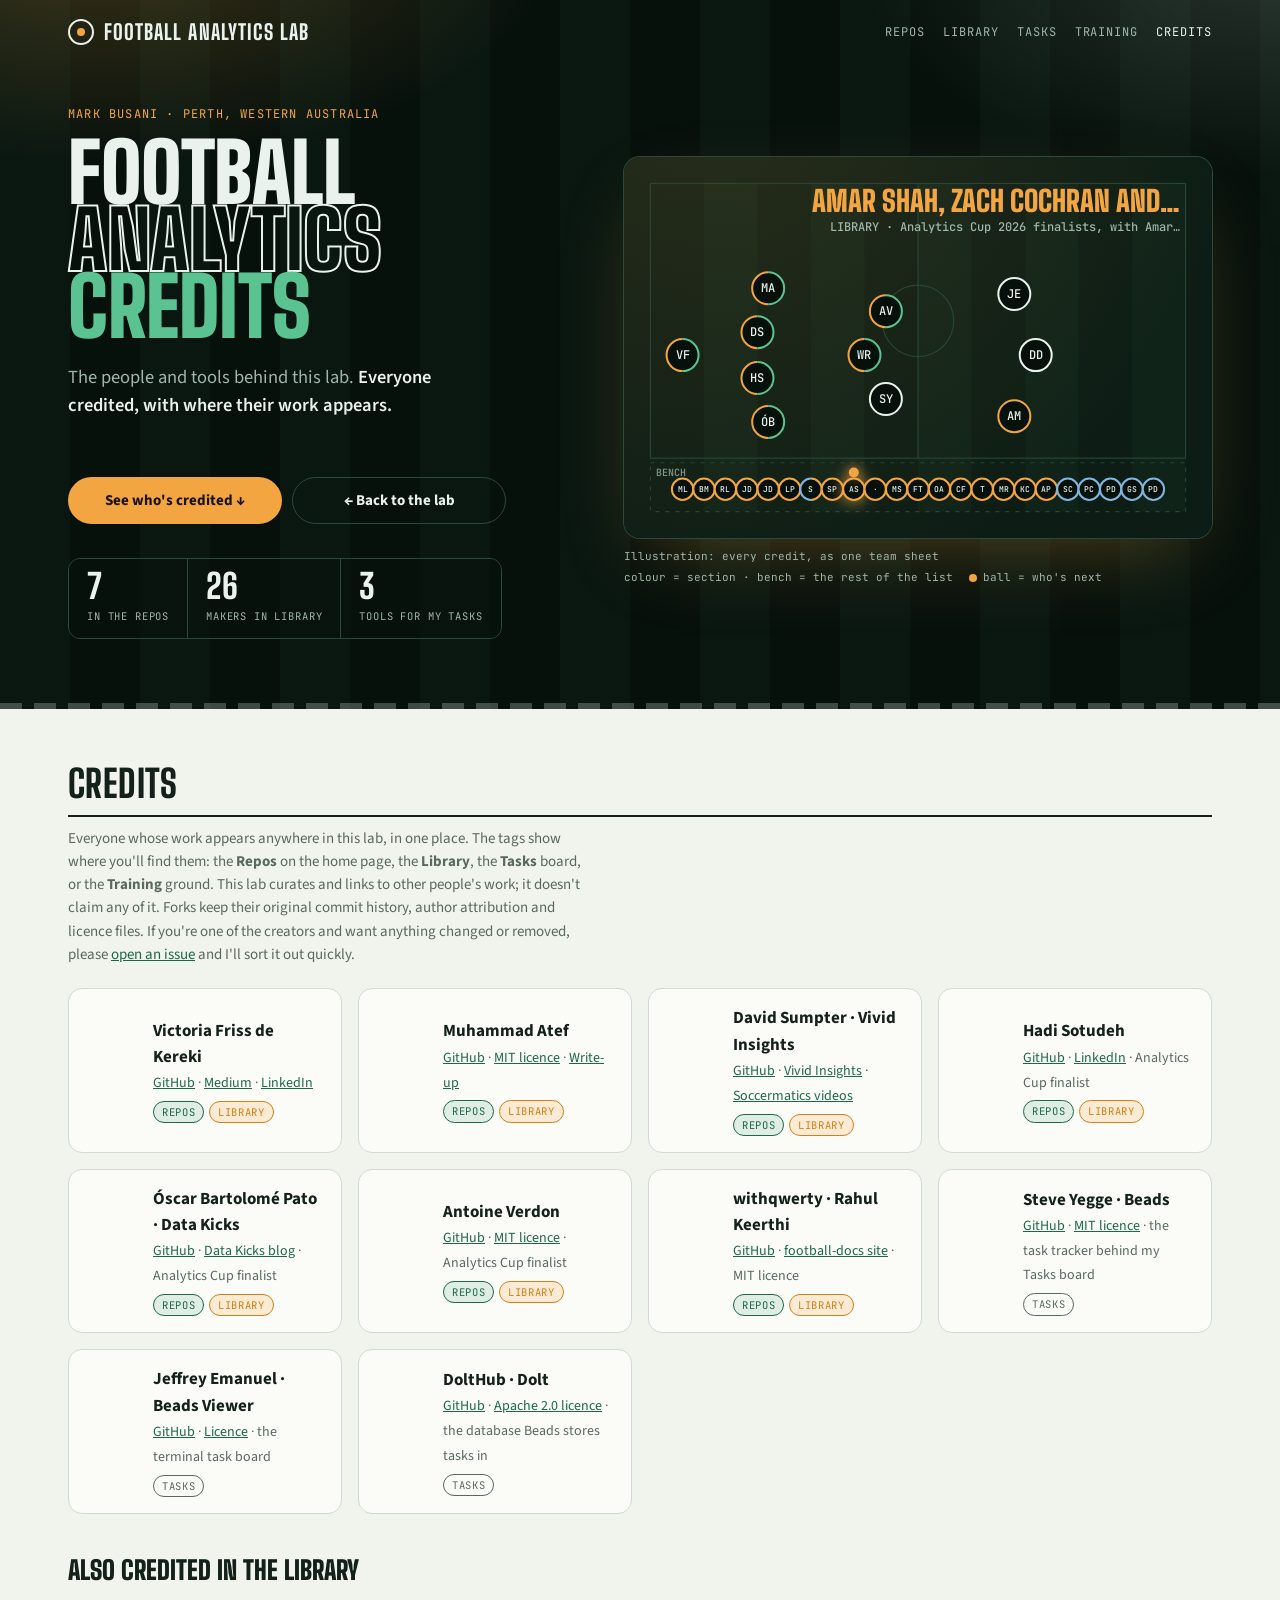
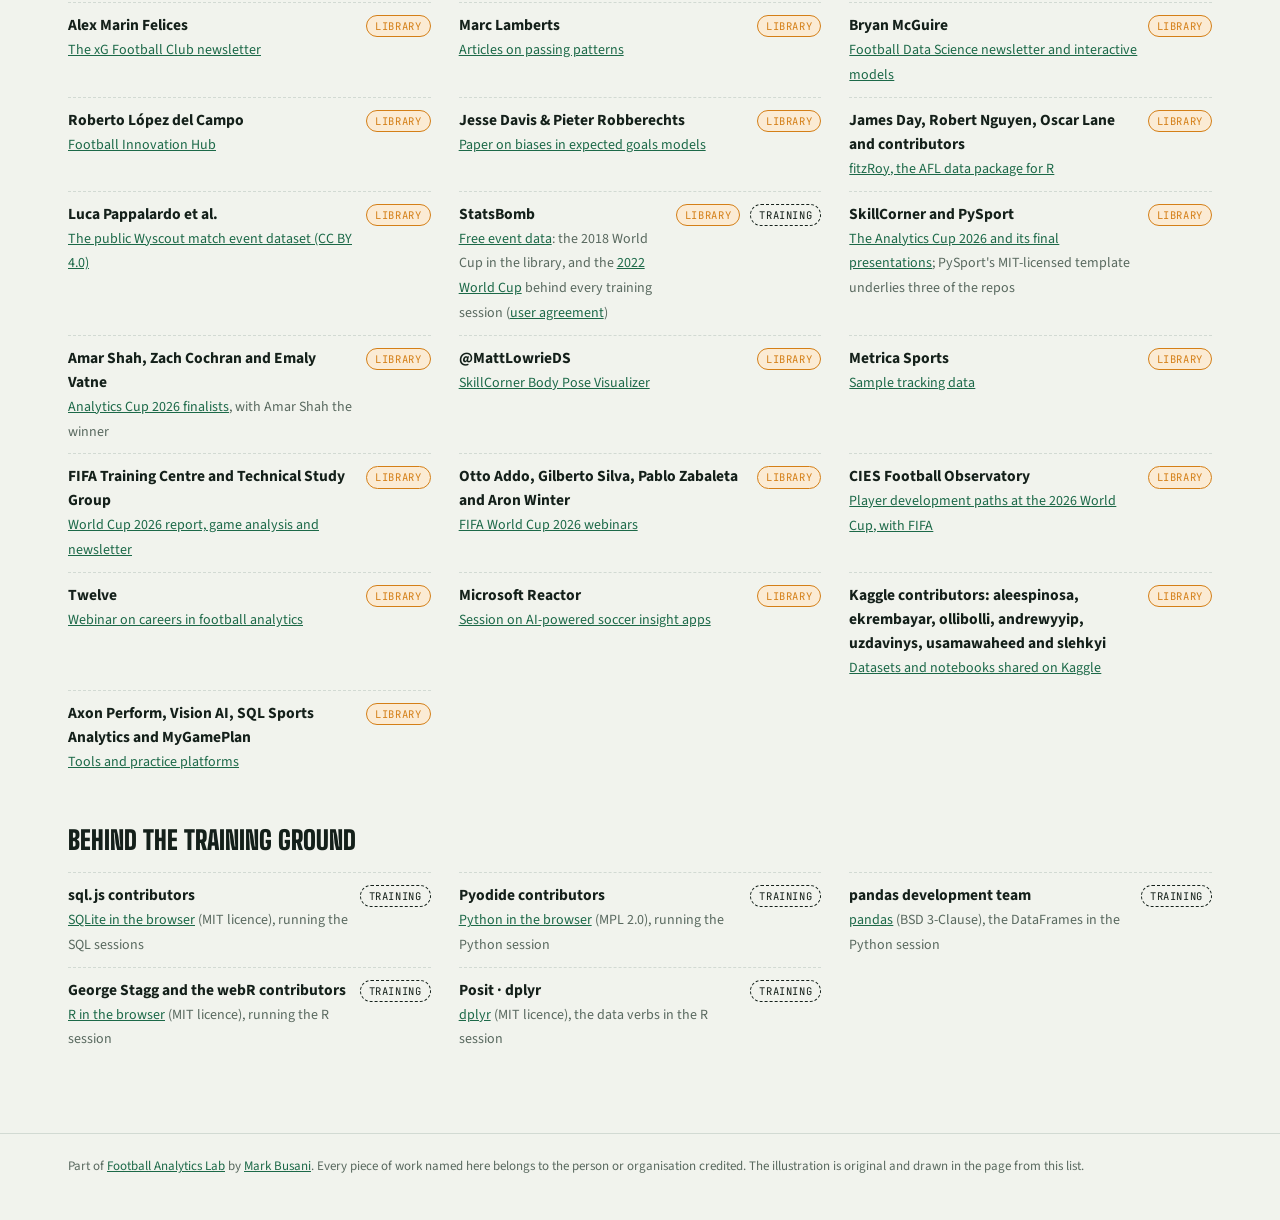
==== commit da9e1e7d: "updated links" ====
--- a/credits/index.html
+++ b/credits/index.html
@@ -153,6 +153,7 @@
       <div class="person"><img src="https://avatars.githubusercontent.com/hadisotudeh?size=104" alt="" loading="lazy" onerror="this.style.visibility='hidden'"><div><b>Hadi Sotudeh</b><span><a href="https://github.com/hadisotudeh">GitHub</a> · <a href="https://www.linkedin.com/in/hadisotudeh">LinkedIn</a> · Analytics Cup finalist</span><div class="stags"><a class="stag" href="../#repos">Repos</a><a class="stag lib" href="../library/">Library</a></div></div></div>
       <div class="person"><img src="https://avatars.githubusercontent.com/Data-Kicks?size=104" alt="" loading="lazy" onerror="this.style.visibility='hidden'"><div><b>Óscar Bartolomé Pato · Data Kicks</b><span><a href="https://github.com/Data-Kicks">GitHub</a> · <a href="https://www.data-kicks.com/">Data Kicks blog</a> · Analytics Cup finalist</span><div class="stags"><a class="stag" href="../#repos">Repos</a><a class="stag lib" href="../library/">Library</a></div></div></div>
       <div class="person"><img src="https://avatars.githubusercontent.com/2nzi?size=104" alt="" loading="lazy" onerror="this.style.visibility='hidden'"><div><b>Antoine Verdon</b><span><a href="https://github.com/2nzi">GitHub</a> · <a href="https://github.com/2nzi/skillcorner-analytics/blob/main/LICENSE">MIT licence</a> · Analytics Cup finalist</span><div class="stags"><a class="stag" href="../#repos">Repos</a><a class="stag lib" href="../library/">Library</a></div></div></div>
+      <div class="person"><img src="https://avatars.githubusercontent.com/withqwerty?size=104" alt="" loading="lazy" onerror="this.style.visibility='hidden'"><div><b>withqwerty · Rahul Keerthi</b><span><a href="https://github.com/withqwerty">GitHub</a> · <a href="https://nutmeg.withqwerty.com/football-docs/">football-docs site</a> · MIT licence</span><div class="stags"><a class="stag" href="../#repos">Repos</a><a class="stag lib" href="../library/">Library</a></div></div></div>
       <div class="person"><img src="https://avatars.githubusercontent.com/steveyegge?size=104" alt="" loading="lazy" onerror="this.style.visibility='hidden'"><div><b>Steve Yegge · Beads</b><span><a href="https://github.com/steveyegge/beads">GitHub</a> · <a href="https://github.com/steveyegge/beads/blob/main/LICENSE">MIT licence</a> · the task tracker behind my Tasks board</span><div class="stags"><a class="stag tsk" href="../tasks/">Tasks</a></div></div></div>
       <div class="person"><img src="https://avatars.githubusercontent.com/Dicklesworthstone?size=104" alt="" loading="lazy" onerror="this.style.visibility='hidden'"><div><b>Jeffrey Emanuel · Beads Viewer</b><span><a href="https://github.com/Dicklesworthstone/beads_viewer">GitHub</a> · <a href="https://github.com/Dicklesworthstone/beads_viewer/blob/main/LICENSE">Licence</a> · the terminal task board</span><div class="stags"><a class="stag tsk" href="../tasks/">Tasks</a></div></div></div>
       <div class="person"><img src="https://avatars.githubusercontent.com/dolthub?size=104" alt="" loading="lazy" onerror="this.style.visibility='hidden'"><div><b>DoltHub · Dolt</b><span><a href="https://github.com/dolthub/dolt">GitHub</a> · <a href="https://github.com/dolthub/dolt/blob/main/LICENSE">Apache 2.0 licence</a> · the database Beads stores tasks in</span><div class="stags"><a class="stag tsk" href="../tasks/">Tasks</a></div></div></div>
@@ -169,6 +170,7 @@
       <li><div class="who"><b>StatsBomb</b><span><a href="https://www.hudl.com/en_gb/products/statsbomb">Free event data</a>: the 2018 World Cup in the library, and the <a href="https://github.com/statsbomb/open-data">2022 World Cup</a> behind every training session (<a href="https://github.com/statsbomb/open-data/blob/master/LICENSE.pdf">user agreement</a>)</span></div><a class="stag lib" href="../library/">Library</a><a class="stag trn" href="../training/">Training</a></li>
       <li><div class="who"><b>SkillCorner and PySport</b><span><a href="https://skillcorner.com/event-2026/analytics-cup-2026-presentations">The Analytics Cup 2026 and its final presentations</a>; PySport's MIT-licensed template underlies three of the repos</span></div><a class="stag lib" href="../library/">Library</a></li>
       <li><div class="who"><b>Amar Shah, Zach Cochran and Emaly Vatne</b><span><a href="https://skillcorner.com/event-2026/analytics-cup-2026-presentations">Analytics Cup 2026 finalists</a>, with Amar Shah the winner</span></div><a class="stag lib" href="../library/">Library</a></li>
+      <li><div class="who"><b>@MattLowrieDS</b><span><a href="https://github.com/MattLowrieDS/skillcorner_pose_viz">SkillCorner Body Pose Visualizer</a></span></div><a class="stag lib" href="../library/">Library</a></li>
       <li><div class="who"><b>Metrica Sports</b><span><a href="https://www.kaggle.com/datasets/ekrembayar/metrica-sports-football-tracking-data">Sample tracking data</a></span></div><a class="stag lib" href="../library/">Library</a></li>
       <li><div class="who"><b>FIFA Training Centre and Technical Study Group</b><span><a href="https://www.fifatrainingcentre.com/en/">World Cup 2026 report, game analysis and newsletter</a></span></div><a class="stag lib" href="../library/">Library</a></li>
       <li><div class="who"><b>Otto Addo, Gilberto Silva, Pablo Zabaleta and Aron Winter</b><span><a href="https://www.fifatrainingcentre.com/en/fwc26-silva-addo-webinar.php">FIFA World Cup 2026 webinars</a></span></div><a class="stag lib" href="../library/">Library</a></li>
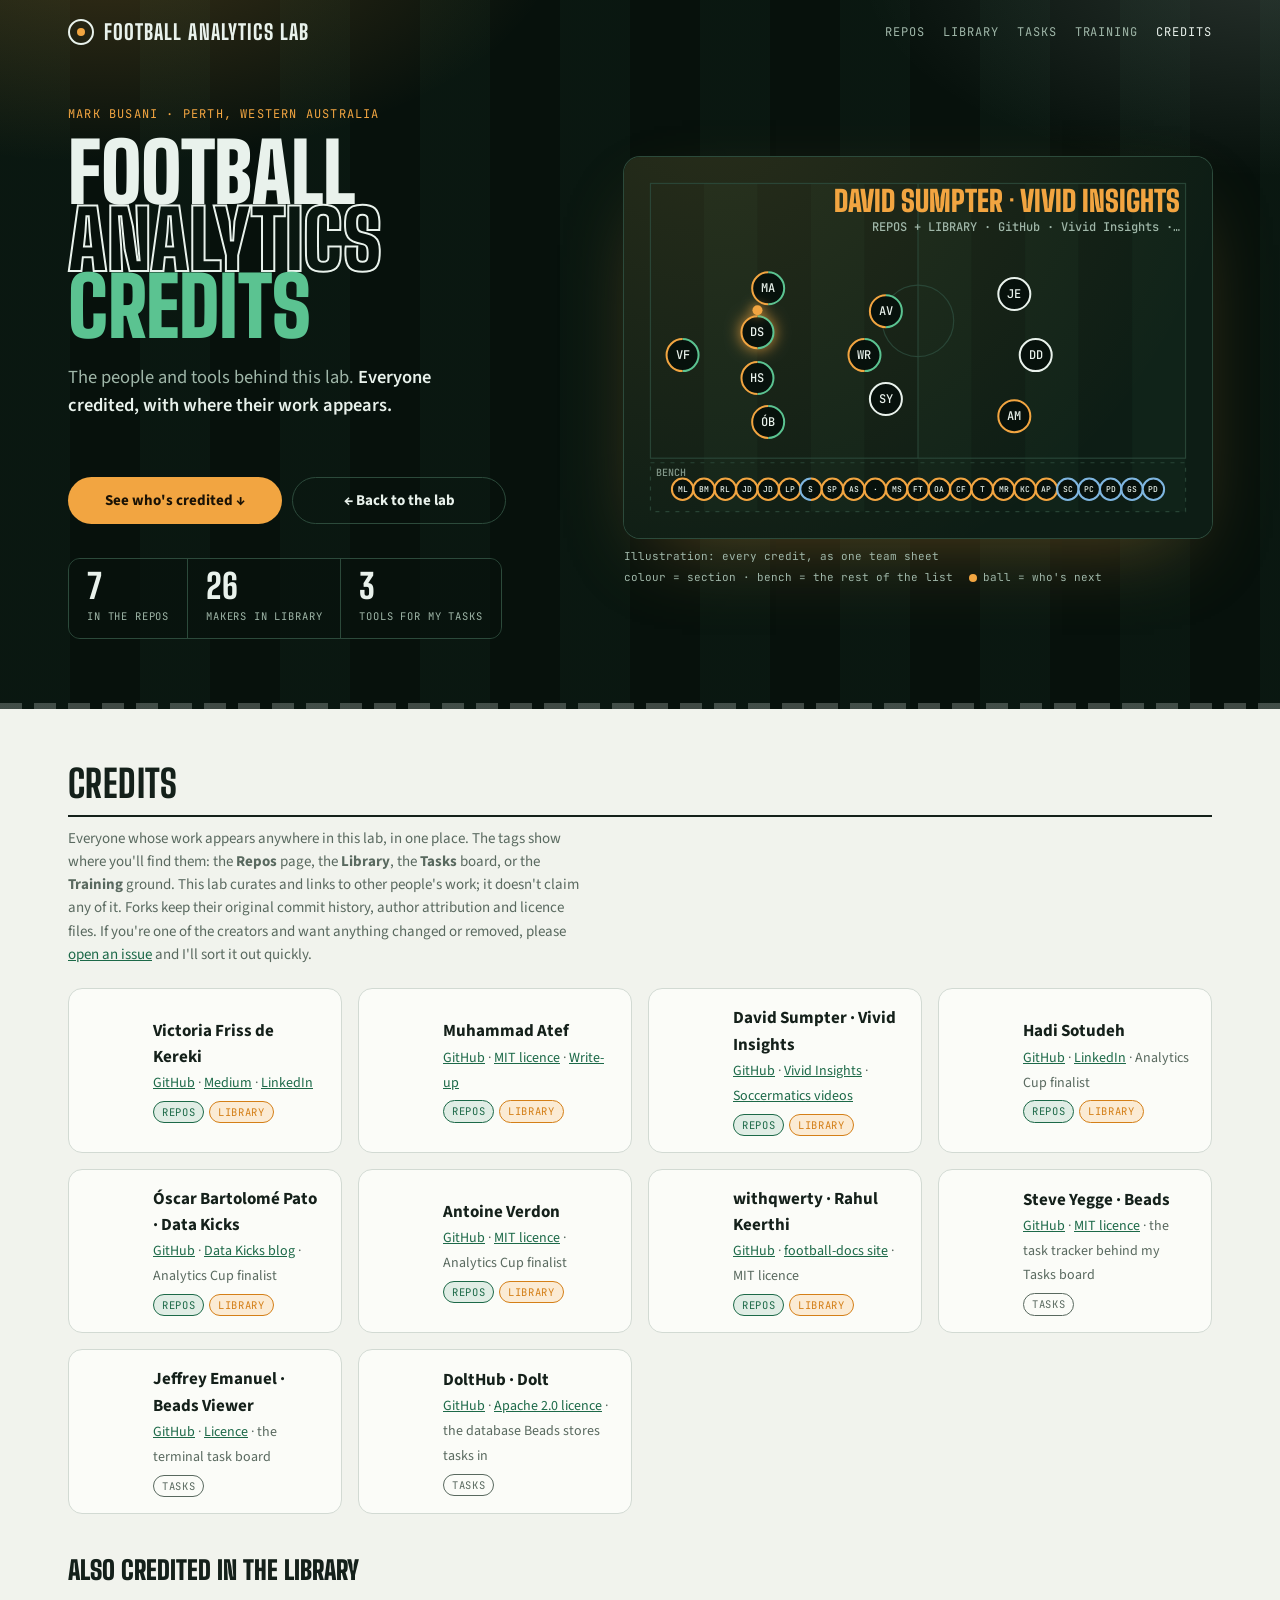
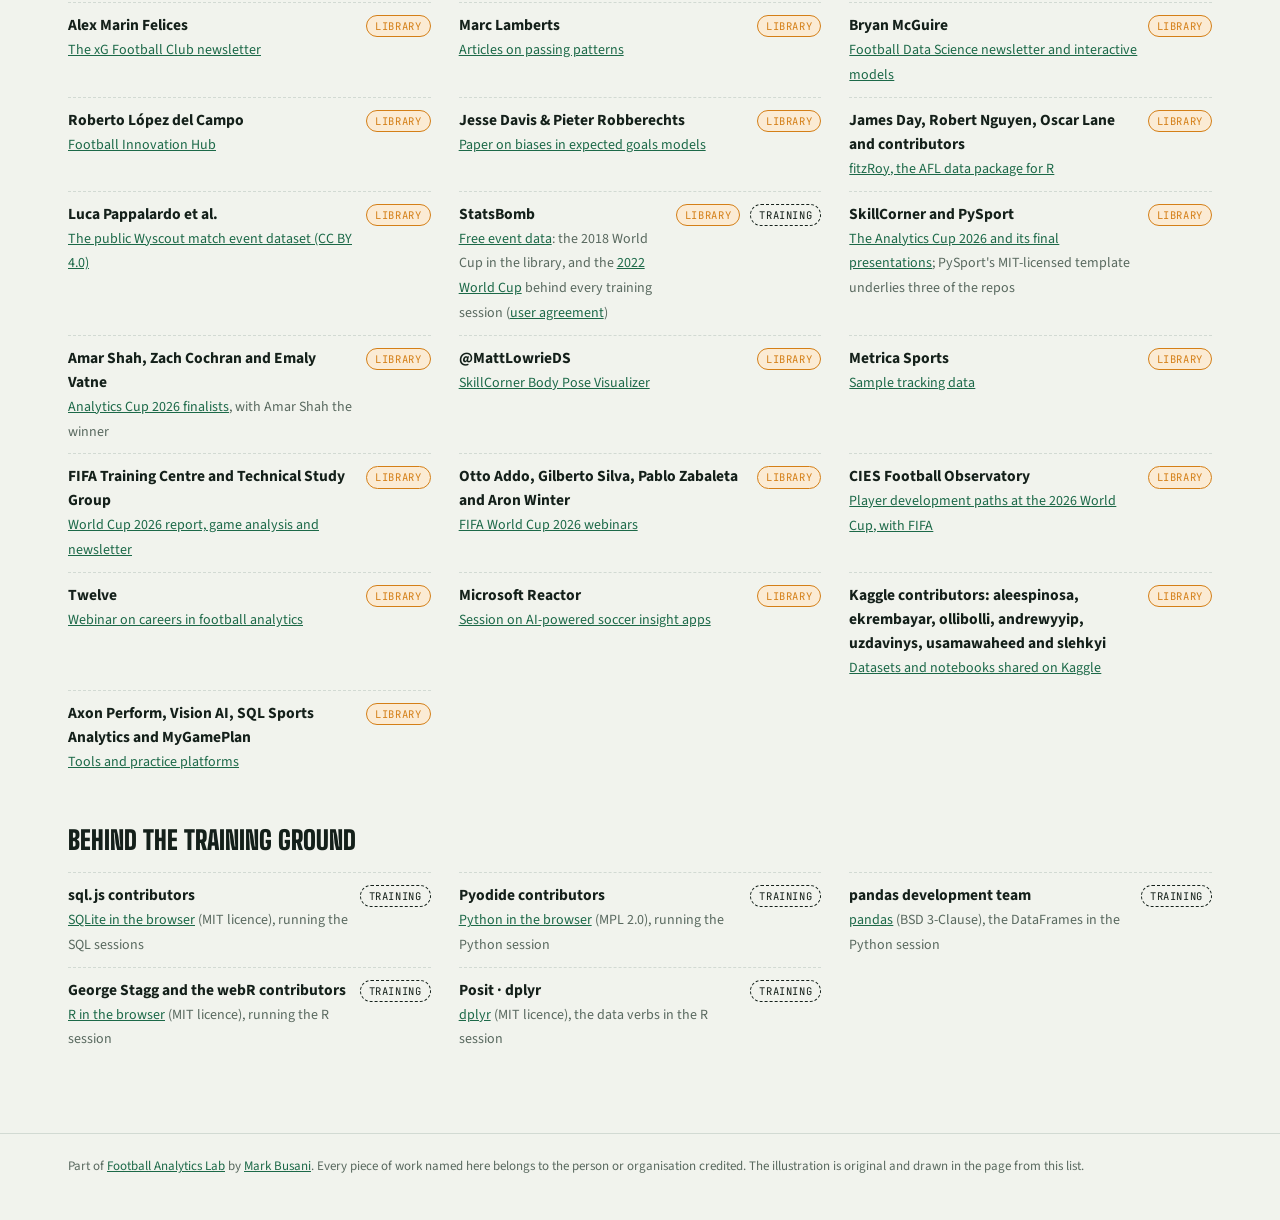
==== commit 73df73ad: "Updated IA strucuture" ====
--- a/credits/index.html
+++ b/credits/index.html
@@ -8,89 +8,11 @@
 <link rel="preconnect" href="https://fonts.googleapis.com">
 <link rel="preconnect" href="https://fonts.gstatic.com" crossorigin>
 <link rel="stylesheet" href="https://fonts.googleapis.com/css2?family=Big+Shoulders+Display:wght@600;800;900&family=Source+Sans+3:wght@400;500;600;700&family=JetBrains+Mono:wght@400;500&display=swap">
+<link rel="stylesheet" href="../assets/site.css">
 <style>
 /* Layout: the lab's night hero, shared with the home, library and tasks pages, over one credits list: person cards for
    repo authors and task tools, then a compact list of library creators, each tagged with the section it belongs to. */
-:root{
-  --bg:#f1f3ed; --surface:#fbfcf8; --fg:#14201a; --muted:#59695f; --line:#d2dad3;
-  --turf:#1c6948; --turf-soft:#e0ede5; --amber:#d47f17; --amber-soft:#fbebd4;
-  --pitch:#e4eee6; --pline:#a3bfaf;
-  --night:#07110c; --night-2:#0d1d15; --chalk:#e9f2ec; --chalk-dim:#9fb6a8; --flood:#f2a541; --grass:#5bc391; --nline:#2c4a3b;
-  --display:"Big Shoulders Display","Arial Narrow",Impact,sans-serif;
-  --body:"Source Sans 3","Segoe UI",system-ui,sans-serif;
-  --mono:"JetBrains Mono",ui-monospace,Menlo,monospace;
-}
-@media (prefers-color-scheme: dark){:root:not([data-theme="light"]){
-  --bg:#0c130f; --surface:#131c17; --fg:#e2eae4; --muted:#93a399; --line:#25312a;
-  --turf:#5bc391; --turf-soft:#17281e; --amber:#f2a541; --amber-soft:#30251a;
-  --pitch:#11201a; --pline:#2f4b3d; color-scheme:dark}}
-:root[data-theme="dark"]{
-  --bg:#0c130f; --surface:#131c17; --fg:#e2eae4; --muted:#93a399; --line:#25312a;
-  --turf:#5bc391; --turf-soft:#17281e; --amber:#f2a541; --amber-soft:#30251a;
-  --pitch:#11201a; --pline:#2f4b3d; color-scheme:dark}
-
-*{box-sizing:border-box}
-body{background:var(--bg);color:var(--fg);font-family:var(--body);font-size:16px;line-height:1.55}
-.wrap{max-width:1180px;margin:0 auto;padding-left:max(18px,env(safe-area-inset-left,0px));padding-right:max(18px,env(safe-area-inset-right,0px))}
-a{color:var(--turf)}
-a:focus-visible,button:focus-visible,input:focus-visible{outline:2px solid var(--amber);outline-offset:2px}
-
-/* ---------- Night hero (same as the lab home page) ---------- */
-html{scroll-behavior:smooth}
-.eyebrow{font-family:var(--mono);font-size:12px;letter-spacing:.1em;text-transform:uppercase}
-.hero{position:relative;background:var(--night);color:var(--chalk);overflow:hidden;padding-top:env(safe-area-inset-top,0px)}
-.hero::before{content:"";position:absolute;inset:0;pointer-events:none;
-  background:
-    radial-gradient(60% 55% at 8% -10%, rgba(242,165,65,.22), transparent 60%),
-    radial-gradient(55% 50% at 100% -5%, rgba(233,242,236,.14), transparent 60%),
-    repeating-linear-gradient(90deg, rgba(91,195,145,.035) 0 70px, transparent 70px 140px);}
-nav.top{position:relative;z-index:2}
-nav.top .wrap{display:flex;align-items:center;gap:18px;padding-block:16px;flex-wrap:wrap}
-.brand{display:flex;align-items:center;gap:10px;font-family:var(--display);font-weight:800;font-size:21px;letter-spacing:.05em;text-transform:uppercase;color:var(--chalk);text-decoration:none}
-.brand i{width:26px;height:26px;border-radius:50%;border:2px solid var(--chalk);position:relative;display:inline-block}
-.brand i::after{content:"";position:absolute;inset:7px;border-radius:50%;background:var(--flood)}
-nav.top .sp{flex:1}
-nav.top a.lnk{font-family:var(--mono);font-size:12px;color:var(--chalk-dim);text-decoration:none;text-transform:uppercase;letter-spacing:.08em}
-nav.top a.lnk:hover,nav.top a.lnk[aria-current]{color:var(--chalk)}
-.hero-grid{position:relative;z-index:1;display:grid;grid-template-columns:minmax(0,1fr) minmax(0,1.15fr);gap:44px;align-items:center;padding-block:40px 64px}
-.hero .eyebrow{color:var(--flood)}
-h1{font-family:var(--display);font-weight:900;font-size:clamp(48px,6.4vw,96px);line-height:.82;margin:16px 0 22px;text-transform:uppercase;letter-spacing:-.005em}
-h1 .l2{display:block;-webkit-text-stroke:2px var(--chalk);color:transparent}
-h1 .l3{display:block;color:var(--grass)}
-.lede{max-width:46ch;color:var(--chalk-dim);margin:0;font-size:18.5px}
-.lede b{color:var(--chalk);font-weight:600}
-.lede{display:grid}.lede>span{grid-area:1/1}.lede .sizer{visibility:hidden}
-.cta a{width:214px;justify-content:center}
-.cta{display:flex;flex-wrap:wrap;gap:10px;margin-top:28px}
-.cta a{display:inline-flex;align-items:center;gap:8px;font-weight:700;font-size:15px;padding:11px 18px;border-radius:999px;text-decoration:none}
-.cta .go{background:var(--flood);color:#1a1205}
-.cta .go:hover{filter:brightness(1.08)}
-.cta .gh{border:1.5px solid var(--nline);color:var(--chalk)}
-.cta .gh:hover{border-color:var(--chalk)}
-.scoreboard{display:flex;gap:0;margin-top:34px;border:1px solid var(--nline);border-radius:12px;overflow:hidden;width:fit-content;max-width:100%}
-.scoreboard div{padding:10px 18px;border-right:1px solid var(--nline);background:rgba(7,17,12,.6)}
-.scoreboard div:last-child{border-right:0}
-.scoreboard b{display:block;font-family:var(--display);font-weight:800;font-size:34px;line-height:1;color:var(--chalk);font-variant-numeric:tabular-nums}
-.scoreboard span{font-family:var(--mono);font-size:10.5px;text-transform:uppercase;letter-spacing:.08em;color:var(--chalk-dim)}
-figure.net{margin:0;min-width:0;position:relative}
-figure.net canvas{display:block;width:100%;aspect-ratio:105/68;border-radius:16px;background:var(--night-2);box-shadow:0 0 0 1px var(--nline),0 30px 80px -30px rgba(242,165,65,.35)}
-figure.net figcaption{font-family:var(--mono);font-size:11px;color:var(--chalk-dim);margin-top:10px;display:flex;flex-wrap:wrap;gap:4px 16px}
-figure.net figcaption i{display:inline-block;width:8px;height:8px;border-radius:50%;background:var(--flood);margin-right:6px;vertical-align:middle}
-.touchline{height:6px;background:repeating-linear-gradient(90deg,var(--chalk) 0 22px,transparent 22px 34px);opacity:.25}
-#list{scroll-margin-top:72px}
-
-/* ---------- Credits page ---------- */
-main .wrap{padding-block:12px 72px}
-section{margin-top:44px}
-.sec-head{display:flex;align-items:center;gap:16px;padding-bottom:12px;border-bottom:2px solid var(--fg)}
-.sec-head h2{font-family:var(--display);font-weight:800;font-size:clamp(28px,4vw,38px);line-height:1;text-transform:uppercase;margin:0;letter-spacing:.01em}
-.sec-head .count{margin-left:auto;font-family:var(--display);font-weight:800;font-size:38px;line-height:1;color:var(--line)}
 .sec-note{color:var(--muted);font-size:15px;margin:10px 0 0;max-width:74ch}
-.people{display:grid;grid-template-columns:repeat(auto-fit,minmax(260px,1fr));gap:16px;margin-top:22px}
-.person{display:flex;gap:14px;align-items:center;padding:16px 18px;border:1px solid var(--line);border-radius:14px;background:var(--surface)}
-.person img{width:52px;height:52px;border-radius:50%;background:var(--pitch);flex:none}
-.person b{display:block;font-size:17px}
-.person span{font-size:14px;color:var(--muted)}
 .stags{display:flex;flex-wrap:wrap;gap:5px;margin-top:6px}
 .stag{font-family:var(--mono);font-size:10.5px;text-transform:uppercase;letter-spacing:.06em;padding:2px 8px;border-radius:999px;border:1px solid var(--turf);color:var(--turf);text-decoration:none;background:var(--turf-soft)}
 .stag.lib{border-color:var(--amber);color:var(--amber);background:var(--amber-soft)}
@@ -104,25 +26,13 @@
 .clist b{display:block;font-size:15.5px}
 .clist span{font-size:14px;color:var(--muted)}
 .clist .stag{flex:none}
-footer{border-top:1px solid var(--line);color:var(--muted);font-size:13px}
-footer .wrap{padding-block:22px 44px}
-@media (max-width:900px){.hero-grid{grid-template-columns:1fr;gap:30px;padding-block:24px 44px}}
-@media (max-width:480px){.scoreboard div{padding:8px 12px}.scoreboard b{font-size:28px}h1 .l2{-webkit-text-stroke:1.5px var(--chalk)}}
-@media (prefers-reduced-motion:reduce){html{scroll-behavior:auto}}
 </style>
-<style>html,body{margin:0}</style>
+<script src="../assets/site.js"></script>
 </head>
 <body>
 
 <header class="hero">
-  <nav class="top"><div class="wrap">
-    <a class="brand" href="../"><i aria-hidden="true"></i>Football Analytics Lab</a><span class="sp"></span>
-    <a class="lnk" href="../">Repos</a>
-    <a class="lnk" href="../library/">Library</a>
-    <a class="lnk" href="../tasks/">Tasks</a>
-    <a class="lnk" href="../training/">Training</a>
-    <a class="lnk" href="./" aria-current="page">Credits</a>
-  </div></nav>
+  <nav class="top" data-root="../" data-current="credits"></nav>
   <div class="wrap hero-grid">
     <div>
       <div class="eyebrow">Mark Busani · Perth, Western Australia</div>
@@ -145,15 +55,15 @@
 <main><div class="wrap">
   <section id="people">
     <div class="sec-head"><h2>Credits</h2></div>
-    <p class="sec-note">Everyone whose work appears anywhere in this lab, in one place. The tags show where you'll find them: the <b>Repos</b> on the home page, the <b>Library</b>, the <b>Tasks</b> board, or the <b>Training</b> ground. This lab curates and links to other people's work; it doesn't claim any of it. Forks keep their original commit history, author attribution and licence files. If you're one of the creators and want anything changed or removed, please <a href="https://github.com/mbusani/football-analytics-lab/issues">open an issue</a> and I'll sort it out quickly.</p>
+    <p class="sec-note">Everyone whose work appears anywhere in this lab, in one place. The tags show where you'll find them: the <b>Repos</b> page, the <b>Library</b>, the <b>Tasks</b> board, or the <b>Training</b> ground. This lab curates and links to other people's work; it doesn't claim any of it. Forks keep their original commit history, author attribution and licence files. If you're one of the creators and want anything changed or removed, please <a href="https://github.com/mbusani/football-analytics-lab/issues">open an issue</a> and I'll sort it out quickly.</p>
     <div class="people">
-      <div class="person"><img src="https://avatars.githubusercontent.com/vickyfriss?size=104" alt="" loading="lazy" onerror="this.style.visibility='hidden'"><div><b>Victoria Friss de Kereki</b><span><a href="https://github.com/vickyfriss">GitHub</a> · <a href="https://medium.com/@vickyfrissdekereki">Medium</a> · <a href="https://www.linkedin.com/in/victoria-friss-de-kereki/">LinkedIn</a></span><div class="stags"><a class="stag" href="../#repos">Repos</a><a class="stag lib" href="../library/">Library</a></div></div></div>
-      <div class="person"><img src="https://avatars.githubusercontent.com/Muhammadatef?size=104" alt="" loading="lazy" onerror="this.style.visibility='hidden'"><div><b>Muhammad Atef</b><span><a href="https://github.com/Muhammadatef">GitHub</a> · <a href="https://github.com/Muhammadatef/gunners-analysis/blob/main/LICENSE">MIT licence</a> · <a href="https://medium.com/@muhamedfahmy7474/how-i-built-a-football-analytics-platform-that-runs-itself-and-an-ai-analyst-that-cannot-make-up-5a26fa00b93f">Write-up</a></span><div class="stags"><a class="stag" href="../#repos">Repos</a><a class="stag lib" href="../library/">Library</a></div></div></div>
-      <div class="person"><img src="https://avatars.githubusercontent.com/soccermatics?size=104" alt="" loading="lazy" onerror="this.style.visibility='hidden'"><div><b>David Sumpter · Vivid Insights</b><span><a href="https://github.com/soccermatics">GitHub</a> · <a href="https://github.com/Vivid-Insights">Vivid Insights</a> · <a href="https://www.youtube.com/playlist?list=PL1l4FWuN4OlHwrnVJDoKutg6VCcPhdJiq">Soccermatics videos</a></span><div class="stags"><a class="stag" href="../#repos">Repos</a><a class="stag lib" href="../library/">Library</a></div></div></div>
-      <div class="person"><img src="https://avatars.githubusercontent.com/hadisotudeh?size=104" alt="" loading="lazy" onerror="this.style.visibility='hidden'"><div><b>Hadi Sotudeh</b><span><a href="https://github.com/hadisotudeh">GitHub</a> · <a href="https://www.linkedin.com/in/hadisotudeh">LinkedIn</a> · Analytics Cup finalist</span><div class="stags"><a class="stag" href="../#repos">Repos</a><a class="stag lib" href="../library/">Library</a></div></div></div>
-      <div class="person"><img src="https://avatars.githubusercontent.com/Data-Kicks?size=104" alt="" loading="lazy" onerror="this.style.visibility='hidden'"><div><b>Óscar Bartolomé Pato · Data Kicks</b><span><a href="https://github.com/Data-Kicks">GitHub</a> · <a href="https://www.data-kicks.com/">Data Kicks blog</a> · Analytics Cup finalist</span><div class="stags"><a class="stag" href="../#repos">Repos</a><a class="stag lib" href="../library/">Library</a></div></div></div>
-      <div class="person"><img src="https://avatars.githubusercontent.com/2nzi?size=104" alt="" loading="lazy" onerror="this.style.visibility='hidden'"><div><b>Antoine Verdon</b><span><a href="https://github.com/2nzi">GitHub</a> · <a href="https://github.com/2nzi/skillcorner-analytics/blob/main/LICENSE">MIT licence</a> · Analytics Cup finalist</span><div class="stags"><a class="stag" href="../#repos">Repos</a><a class="stag lib" href="../library/">Library</a></div></div></div>
-      <div class="person"><img src="https://avatars.githubusercontent.com/withqwerty?size=104" alt="" loading="lazy" onerror="this.style.visibility='hidden'"><div><b>withqwerty · Rahul Keerthi</b><span><a href="https://github.com/withqwerty">GitHub</a> · <a href="https://nutmeg.withqwerty.com/football-docs/">football-docs site</a> · MIT licence</span><div class="stags"><a class="stag" href="../#repos">Repos</a><a class="stag lib" href="../library/">Library</a></div></div></div>
+      <div class="person"><img src="https://avatars.githubusercontent.com/vickyfriss?size=104" alt="" loading="lazy" onerror="this.style.visibility='hidden'"><div><b>Victoria Friss de Kereki</b><span><a href="https://github.com/vickyfriss">GitHub</a> · <a href="https://medium.com/@vickyfrissdekereki">Medium</a> · <a href="https://www.linkedin.com/in/victoria-friss-de-kereki/">LinkedIn</a></span><div class="stags"><a class="stag" href="../repos/">Repos</a><a class="stag lib" href="../library/">Library</a></div></div></div>
+      <div class="person"><img src="https://avatars.githubusercontent.com/Muhammadatef?size=104" alt="" loading="lazy" onerror="this.style.visibility='hidden'"><div><b>Muhammad Atef</b><span><a href="https://github.com/Muhammadatef">GitHub</a> · <a href="https://github.com/Muhammadatef/gunners-analysis/blob/main/LICENSE">MIT licence</a> · <a href="https://medium.com/@muhamedfahmy7474/how-i-built-a-football-analytics-platform-that-runs-itself-and-an-ai-analyst-that-cannot-make-up-5a26fa00b93f">Write-up</a></span><div class="stags"><a class="stag" href="../repos/">Repos</a><a class="stag lib" href="../library/">Library</a></div></div></div>
+      <div class="person"><img src="https://avatars.githubusercontent.com/soccermatics?size=104" alt="" loading="lazy" onerror="this.style.visibility='hidden'"><div><b>David Sumpter · Vivid Insights</b><span><a href="https://github.com/soccermatics">GitHub</a> · <a href="https://github.com/Vivid-Insights">Vivid Insights</a> · <a href="https://www.youtube.com/playlist?list=PL1l4FWuN4OlHwrnVJDoKutg6VCcPhdJiq">Soccermatics videos</a></span><div class="stags"><a class="stag" href="../repos/">Repos</a><a class="stag lib" href="../library/">Library</a></div></div></div>
+      <div class="person"><img src="https://avatars.githubusercontent.com/hadisotudeh?size=104" alt="" loading="lazy" onerror="this.style.visibility='hidden'"><div><b>Hadi Sotudeh</b><span><a href="https://github.com/hadisotudeh">GitHub</a> · <a href="https://www.linkedin.com/in/hadisotudeh">LinkedIn</a> · Analytics Cup finalist</span><div class="stags"><a class="stag" href="../repos/">Repos</a><a class="stag lib" href="../library/">Library</a></div></div></div>
+      <div class="person"><img src="https://avatars.githubusercontent.com/Data-Kicks?size=104" alt="" loading="lazy" onerror="this.style.visibility='hidden'"><div><b>Óscar Bartolomé Pato · Data Kicks</b><span><a href="https://github.com/Data-Kicks">GitHub</a> · <a href="https://www.data-kicks.com/">Data Kicks blog</a> · Analytics Cup finalist</span><div class="stags"><a class="stag" href="../repos/">Repos</a><a class="stag lib" href="../library/">Library</a></div></div></div>
+      <div class="person"><img src="https://avatars.githubusercontent.com/2nzi?size=104" alt="" loading="lazy" onerror="this.style.visibility='hidden'"><div><b>Antoine Verdon</b><span><a href="https://github.com/2nzi">GitHub</a> · <a href="https://github.com/2nzi/skillcorner-analytics/blob/main/LICENSE">MIT licence</a> · Analytics Cup finalist</span><div class="stags"><a class="stag" href="../repos/">Repos</a><a class="stag lib" href="../library/">Library</a></div></div></div>
+      <div class="person"><img src="https://avatars.githubusercontent.com/withqwerty?size=104" alt="" loading="lazy" onerror="this.style.visibility='hidden'"><div><b>withqwerty · Rahul Keerthi</b><span><a href="https://github.com/withqwerty">GitHub</a> · <a href="https://nutmeg.withqwerty.com/football-docs/">football-docs site</a> · MIT licence</span><div class="stags"><a class="stag" href="../repos/">Repos</a><a class="stag lib" href="../library/">Library</a></div></div></div>
       <div class="person"><img src="https://avatars.githubusercontent.com/steveyegge?size=104" alt="" loading="lazy" onerror="this.style.visibility='hidden'"><div><b>Steve Yegge · Beads</b><span><a href="https://github.com/steveyegge/beads">GitHub</a> · <a href="https://github.com/steveyegge/beads/blob/main/LICENSE">MIT licence</a> · the task tracker behind my Tasks board</span><div class="stags"><a class="stag tsk" href="../tasks/">Tasks</a></div></div></div>
       <div class="person"><img src="https://avatars.githubusercontent.com/Dicklesworthstone?size=104" alt="" loading="lazy" onerror="this.style.visibility='hidden'"><div><b>Jeffrey Emanuel · Beads Viewer</b><span><a href="https://github.com/Dicklesworthstone/beads_viewer">GitHub</a> · <a href="https://github.com/Dicklesworthstone/beads_viewer/blob/main/LICENSE">Licence</a> · the terminal task board</span><div class="stags"><a class="stag tsk" href="../tasks/">Tasks</a></div></div></div>
       <div class="person"><img src="https://avatars.githubusercontent.com/dolthub?size=104" alt="" loading="lazy" onerror="this.style.visibility='hidden'"><div><b>DoltHub · Dolt</b><span><a href="https://github.com/dolthub/dolt">GitHub</a> · <a href="https://github.com/dolthub/dolt/blob/main/LICENSE">Apache 2.0 licence</a> · the database Beads stores tasks in</span><div class="stags"><a class="stag tsk" href="../tasks/">Tasks</a></div></div></div>
@@ -209,7 +119,6 @@
   const reduce=matchMedia("(prefers-reduced-motion: reduce)").matches;
   const COL={repos:"#5bc391",library:"#f2a541",tasks:"#e9f2ec",training:"#7fb6e0"};
   const NAME={repos:"REPOS",library:"LIBRARY",tasks:"TASKS",training:"TRAINING"};
-  const F433=[[.06,.5],[.22,.15],[.2,.38],[.2,.62],[.22,.85],[.44,.27],[.4,.5],[.44,.73],[.68,.18],[.72,.5],[.68,.82]];
   const order=ENTRIES.slice().sort((a,b)=>(b.card-a.card));
   const XI=order.slice(0,11), BENCH=order.slice(11);
   const initials=n=>n.replace(/\(.*?\)/g,"").split(/[\s·,:&]+/).filter(w=>/^[A-Za-zÀ-ž]/.test(w)&&!/^(and|et|al\.?|the|of)$/i.test(w)).slice(0,2).map(w=>w[0].toUpperCase()).join("");
--- a/assets/site.css
+++ b/assets/site.css
@@ -0,0 +1,87 @@
+/* Shared by every page of the lab: colours, type, the night hero and the top menu.
+   A page's own <style> comes after this file, so it can override anything here. */
+:root{
+  --bg:#f1f3ed; --surface:#fbfcf8; --fg:#14201a; --muted:#59695f; --line:#d2dad3;
+  --turf:#1c6948; --turf-soft:#e0ede5; --amber:#d47f17; --amber-soft:#fbebd4;
+  --pitch:#e4eee6; --pline:#a3bfaf;
+  --night:#07110c; --night-2:#0d1d15; --chalk:#e9f2ec; --chalk-dim:#9fb6a8; --flood:#f2a541; --grass:#5bc391; --nline:#2c4a3b;
+  --display:"Big Shoulders Display","Arial Narrow",Impact,sans-serif;
+  --body:"Source Sans 3","Segoe UI",system-ui,sans-serif;
+  --mono:"JetBrains Mono",ui-monospace,Menlo,Consolas,monospace;
+}
+@media (prefers-color-scheme: dark){:root:not([data-theme="light"]){
+  --bg:#0c130f; --surface:#131c17; --fg:#e2eae4; --muted:#93a399; --line:#25312a;
+  --turf:#5bc391; --turf-soft:#17281e; --amber:#f2a541; --amber-soft:#30251a;
+  --pitch:#11201a; --pline:#2f4b3d; color-scheme:dark}}
+:root[data-theme="dark"]{
+  --bg:#0c130f; --surface:#131c17; --fg:#e2eae4; --muted:#93a399; --line:#25312a;
+  --turf:#5bc391; --turf-soft:#17281e; --amber:#f2a541; --amber-soft:#30251a;
+  --pitch:#11201a; --pline:#2f4b3d; color-scheme:dark}
+*{box-sizing:border-box}
+body{background:var(--bg);color:var(--fg);font-family:var(--body);font-size:16px;line-height:1.55}
+.wrap{max-width:1180px;margin:0 auto;padding-left:max(18px,env(safe-area-inset-left,0px));padding-right:max(18px,env(safe-area-inset-right,0px))}
+a{color:var(--turf)}
+a:focus-visible,button:focus-visible,input:focus-visible{outline:2px solid var(--amber);outline-offset:2px}
+html{scroll-behavior:smooth}
+.eyebrow{font-family:var(--mono);font-size:12px;letter-spacing:.1em;text-transform:uppercase}
+.hero{position:relative;background:var(--night);color:var(--chalk);overflow:hidden;padding-top:env(safe-area-inset-top,0px)}
+.hero::before{content:"";position:absolute;inset:0;pointer-events:none;
+  background:
+    radial-gradient(60% 55% at 8% -10%, rgba(242,165,65,.22), transparent 60%),
+    radial-gradient(55% 50% at 100% -5%, rgba(233,242,236,.14), transparent 60%),
+    repeating-linear-gradient(90deg, rgba(91,195,145,.035) 0 70px, transparent 70px 140px);}
+nav.top{position:relative;z-index:2}
+nav.top .wrap{display:flex;align-items:center;gap:18px;padding-block:16px;flex-wrap:wrap}
+.brand{display:flex;align-items:center;gap:10px;font-family:var(--display);font-weight:800;font-size:21px;letter-spacing:.05em;text-transform:uppercase;color:var(--chalk);text-decoration:none}
+.brand i{width:26px;height:26px;border-radius:50%;border:2px solid var(--chalk);position:relative;display:inline-block}
+.brand i::after{content:"";position:absolute;inset:7px;border-radius:50%;background:var(--flood)}
+nav.top .sp{flex:1}
+nav.top a.lnk{font-family:var(--mono);font-size:12px;color:var(--chalk-dim);text-decoration:none;text-transform:uppercase;letter-spacing:.08em}
+nav.top a.lnk:hover,nav.top a.lnk[aria-current]{color:var(--chalk)}
+.hero-grid{position:relative;z-index:1;display:grid;grid-template-columns:minmax(0,1fr) minmax(0,1.15fr);gap:44px;align-items:center;padding-block:40px 64px}
+.hero .eyebrow{color:var(--flood)}
+h1{font-family:var(--display);font-weight:900;font-size:clamp(48px,6.4vw,96px);line-height:.82;margin:16px 0 22px;text-transform:uppercase;letter-spacing:-.005em}
+h1 .l2{display:block;-webkit-text-stroke:2px var(--chalk);color:transparent}
+h1 .l3{display:block;color:var(--grass)}
+.lede{max-width:46ch;color:var(--chalk-dim);margin:0;font-size:18.5px}
+.lede b{color:var(--chalk);font-weight:600}
+.lede{display:grid}
+.lede>span{grid-area:1/1}
+.lede .sizer{visibility:hidden}
+.cta a{width:214px;justify-content:center}
+.cta{display:flex;flex-wrap:wrap;gap:10px;margin-top:28px}
+.cta a{display:inline-flex;align-items:center;gap:8px;font-weight:700;font-size:15px;padding:11px 18px;border-radius:999px;text-decoration:none}
+.cta .go{background:var(--flood);color:#1a1205}
+.cta .go:hover{filter:brightness(1.08)}
+.cta .gh{border:1.5px solid var(--nline);color:var(--chalk)}
+.cta .gh:hover{border-color:var(--chalk)}
+.scoreboard{display:flex;gap:0;margin-top:34px;border:1px solid var(--nline);border-radius:12px;overflow:hidden;width:fit-content;max-width:100%}
+.scoreboard div{padding:10px 18px;border-right:1px solid var(--nline);background:rgba(7,17,12,.6)}
+.scoreboard div:last-child{border-right:0}
+.scoreboard b{display:block;font-family:var(--display);font-weight:800;font-size:34px;line-height:1;color:var(--chalk);font-variant-numeric:tabular-nums}
+.scoreboard span{font-family:var(--mono);font-size:10.5px;text-transform:uppercase;letter-spacing:.08em;color:var(--chalk-dim)}
+figure.net{margin:0;min-width:0;position:relative}
+figure.net canvas{display:block;width:100%;aspect-ratio:105/68;border-radius:16px;background:var(--night-2);box-shadow:0 0 0 1px var(--nline),0 30px 80px -30px rgba(242,165,65,.35)}
+figure.net figcaption{font-family:var(--mono);font-size:11px;color:var(--chalk-dim);margin-top:10px;display:flex;flex-wrap:wrap;gap:4px 16px}
+figure.net figcaption i{display:inline-block;width:8px;height:8px;border-radius:50%;background:var(--flood);margin-right:6px;vertical-align:middle}
+.touchline{height:6px;background:repeating-linear-gradient(90deg,var(--chalk) 0 22px,transparent 22px 34px);opacity:.25}
+#list{scroll-margin-top:72px}
+/* Filter bar */
+.bar{position:sticky;top:0;z-index:5;background:var(--bg);border-bottom:1px solid var(--line)}
+main .wrap{padding-block:12px 72px}
+section{margin-top:44px}
+.sec-head{display:flex;align-items:center;gap:16px;padding-bottom:12px;border-bottom:2px solid var(--fg)}
+.sec-head h2{font-family:var(--display);font-weight:800;font-size:clamp(28px,4vw,38px);line-height:1;text-transform:uppercase;margin:0;letter-spacing:.01em}
+.sec-head .count{margin-left:auto;font-family:var(--display);font-weight:800;font-size:38px;line-height:1;color:var(--line)}
+.sec-note{color:var(--muted);font-size:15px;margin:10px 0 0;max-width:70ch}
+footer{border-top:1px solid var(--line);color:var(--muted);font-size:13px}
+footer .wrap{padding-block:22px 44px}
+@media (max-width:900px){.hero-grid{grid-template-columns:1fr;gap:30px;padding-block:24px 44px}}
+@media (max-width:480px){.scoreboard div{padding:8px 12px}.scoreboard b{font-size:28px}h1 .l2{-webkit-text-stroke:1.5px var(--chalk)}}
+html,body{margin:0}
+.people{display:grid;grid-template-columns:repeat(auto-fit,minmax(260px,1fr));gap:16px;margin-top:22px}
+.person{display:flex;gap:14px;align-items:center;padding:16px 18px;border:1px solid var(--line);border-radius:14px;background:var(--surface)}
+.person img{width:52px;height:52px;border-radius:50%;background:var(--pitch);flex:none}
+.person b{display:block;font-size:17px}
+.person span{font-size:14px;color:var(--muted)}
+@media (prefers-reduced-motion:reduce){html{scroll-behavior:auto}}
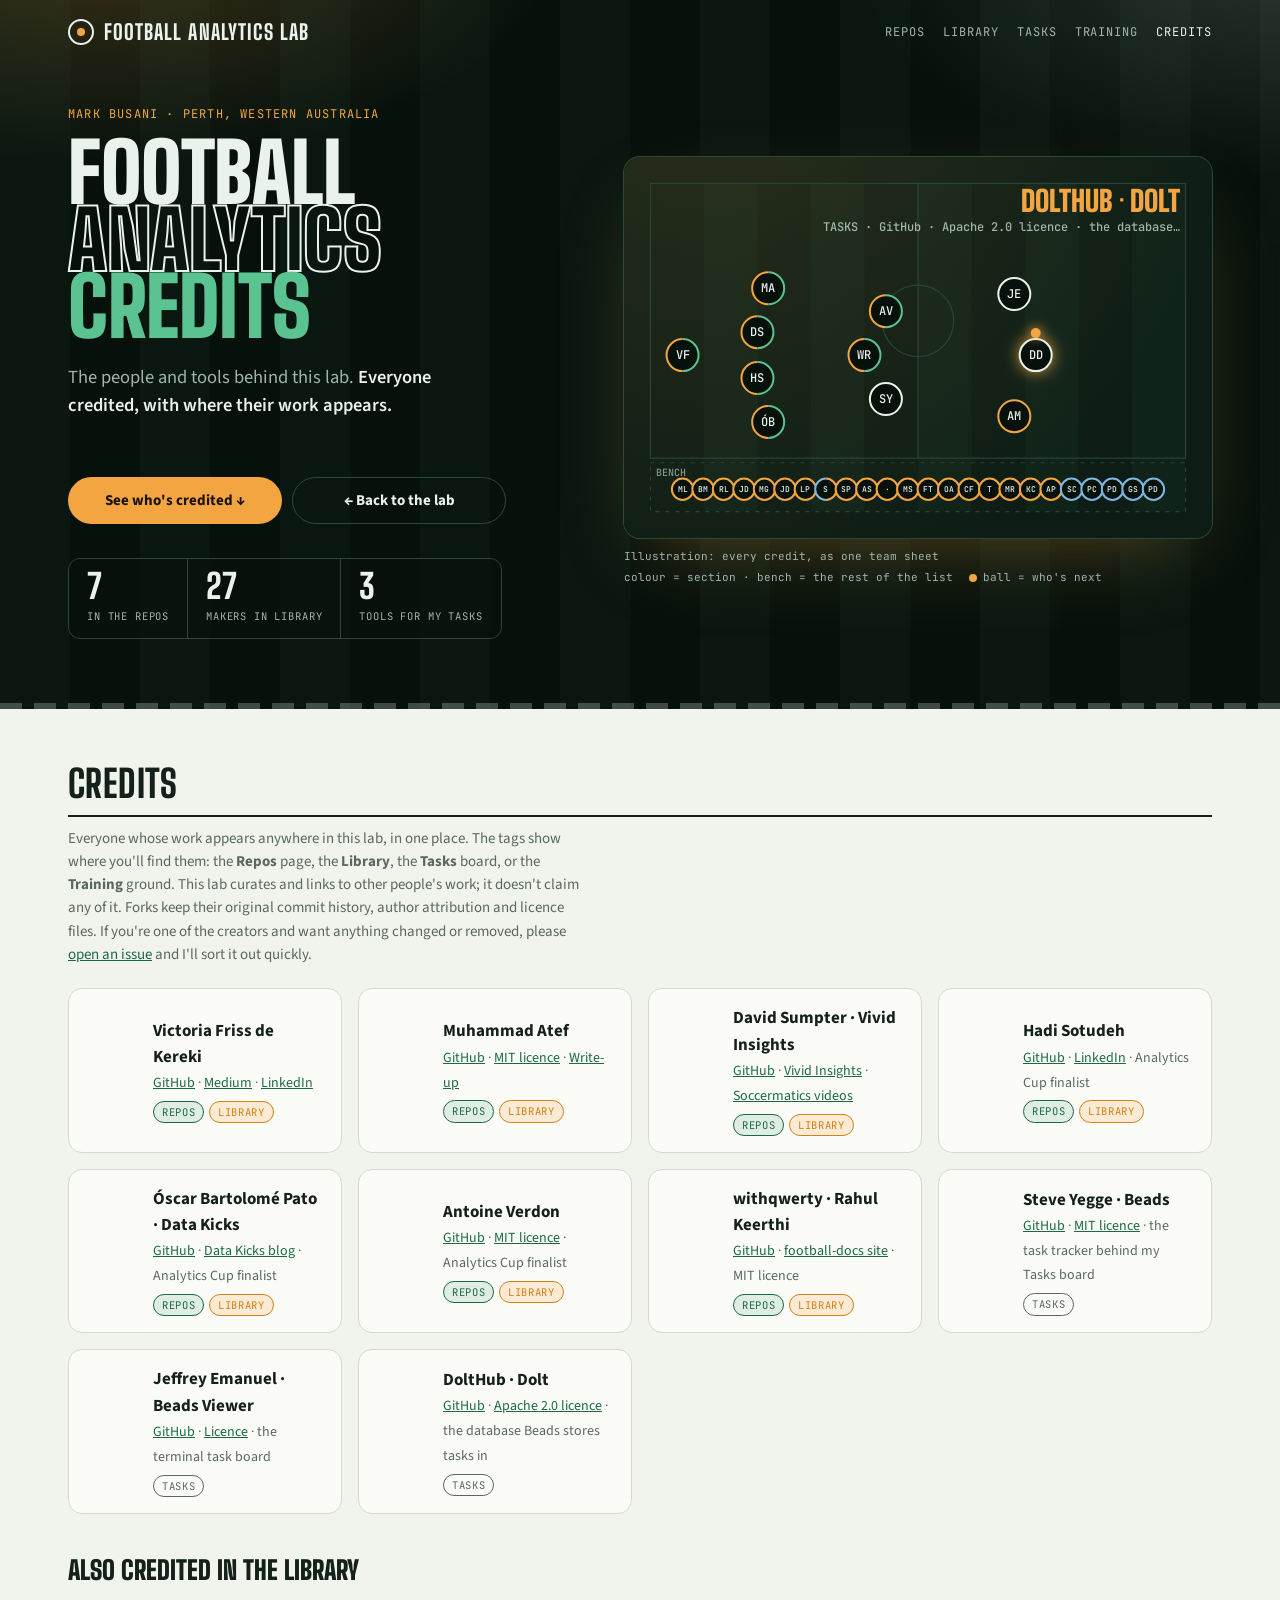
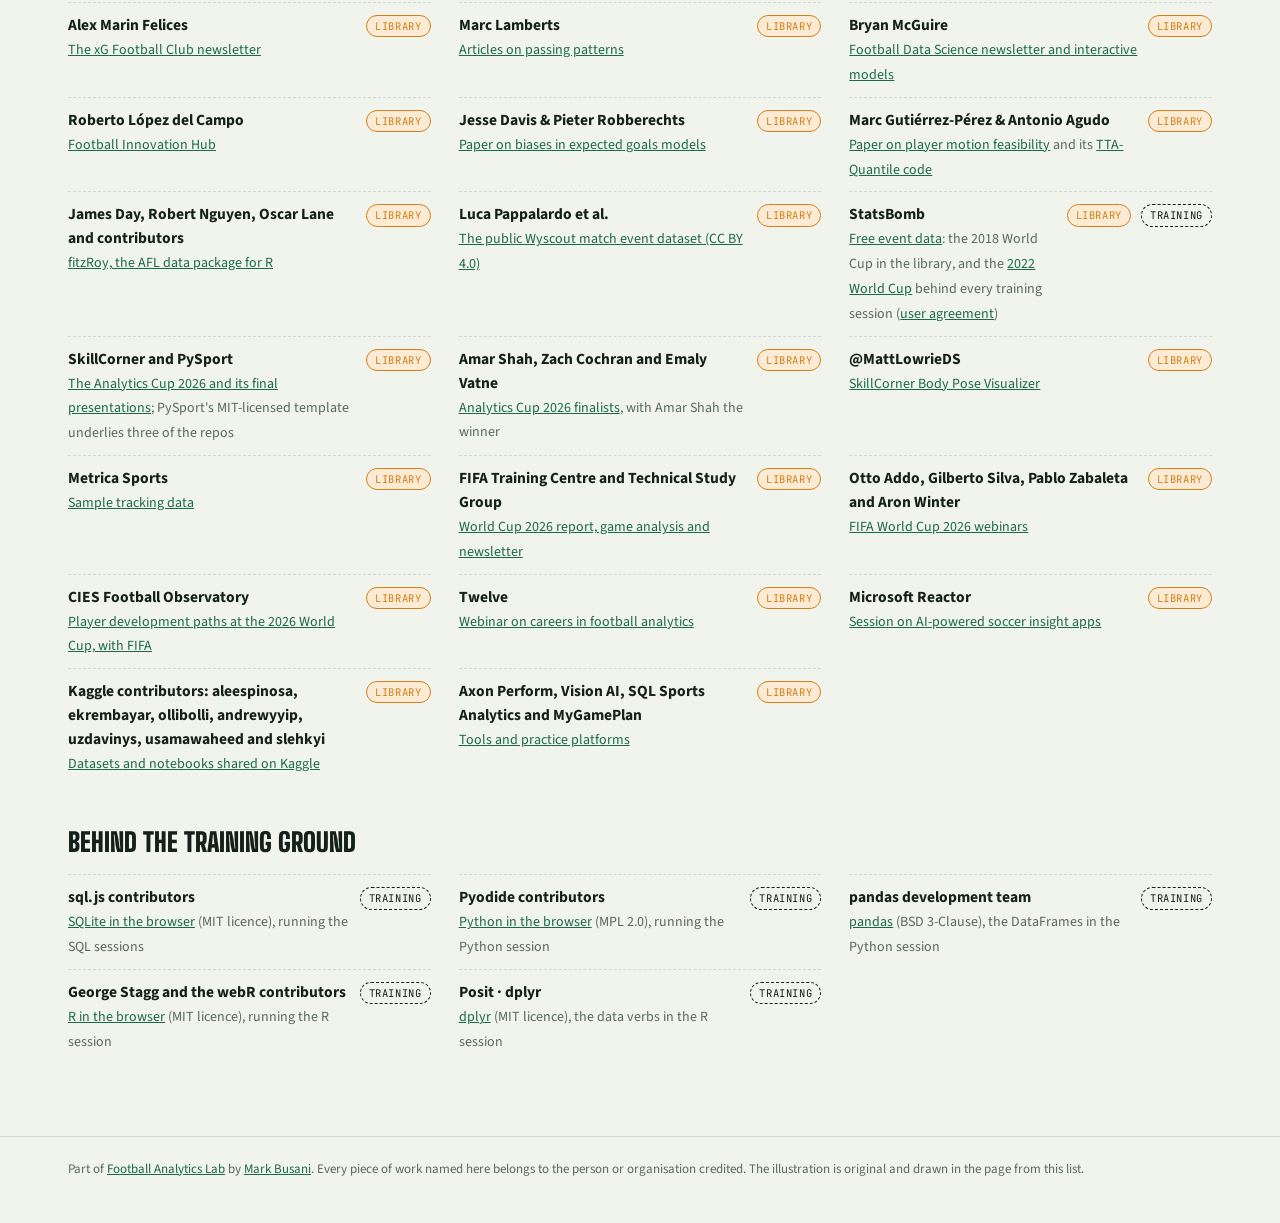
==== commit 8299577d: "Added new repo" ====
--- a/credits/index.html
+++ b/credits/index.html
@@ -75,6 +75,7 @@
       <li><div class="who"><b>Bryan McGuire</b><span><a href="https://www.footballdatascience.co.uk">Football Data Science newsletter and interactive models</a></span></div><a class="stag lib" href="../library/">Library</a></li>
       <li><div class="who"><b>Roberto López del Campo</b><span><a href="https://footballinnovationhub.com">Football Innovation Hub</a></span></div><a class="stag lib" href="../library/">Library</a></li>
       <li><div class="who"><b>Jesse Davis & Pieter Robberechts</b><span><a href="https://arxiv.org/abs/2401.09940">Paper on biases in expected goals models</a></span></div><a class="stag lib" href="../library/">Library</a></li>
+      <li><div class="who"><b>Marc Gutiérrez-Pérez & Antonio Agudo</b><span><a href="https://arxiv.org/abs/2610.36183">Paper on player motion feasibility</a> and its <a href="https://github.com/mguti97/TTA-Quantile">TTA-Quantile code</a></span></div><a class="stag lib" href="../library/">Library</a></li>
       <li><div class="who"><b>James Day, Robert Nguyen, Oscar Lane and contributors</b><span><a href="https://jimmyday12.github.io/fitzRoy/">fitzRoy, the AFL data package for R</a></span></div><a class="stag lib" href="../library/">Library</a></li>
       <li><div class="who"><b>Luca Pappalardo et al.</b><span><a href="https://pmc.ncbi.nlm.nih.gov/articles/PMC6817871">The public Wyscout match event dataset (CC BY 4.0)</a></span></div><a class="stag lib" href="../library/">Library</a></li>
       <li><div class="who"><b>StatsBomb</b><span><a href="https://www.hudl.com/en_gb/products/statsbomb">Free event data</a>: the 2018 World Cup in the library, and the <a href="https://github.com/statsbomb/open-data">2022 World Cup</a> behind every training session (<a href="https://github.com/statsbomb/open-data/blob/master/LICENSE.pdf">user agreement</a>)</span></div><a class="stag lib" href="../library/">Library</a><a class="stag trn" href="../training/">Training</a></li>
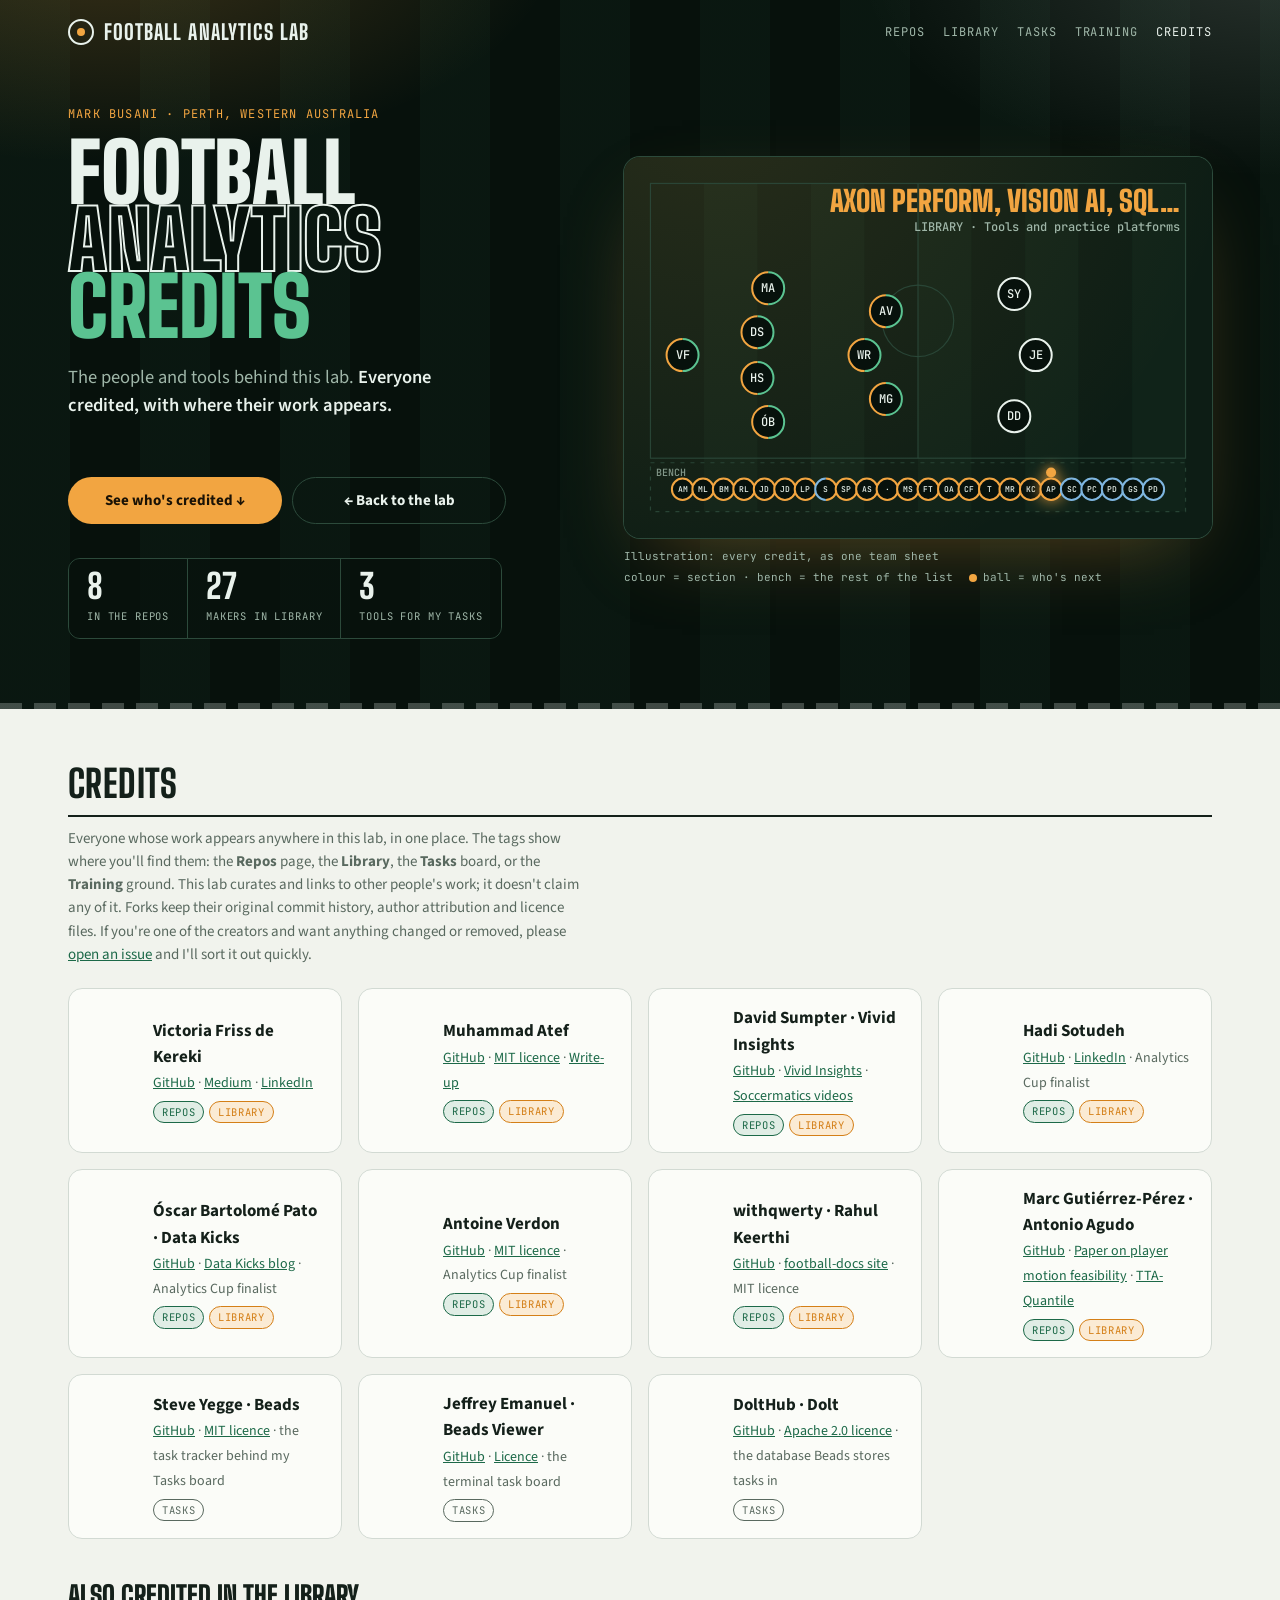
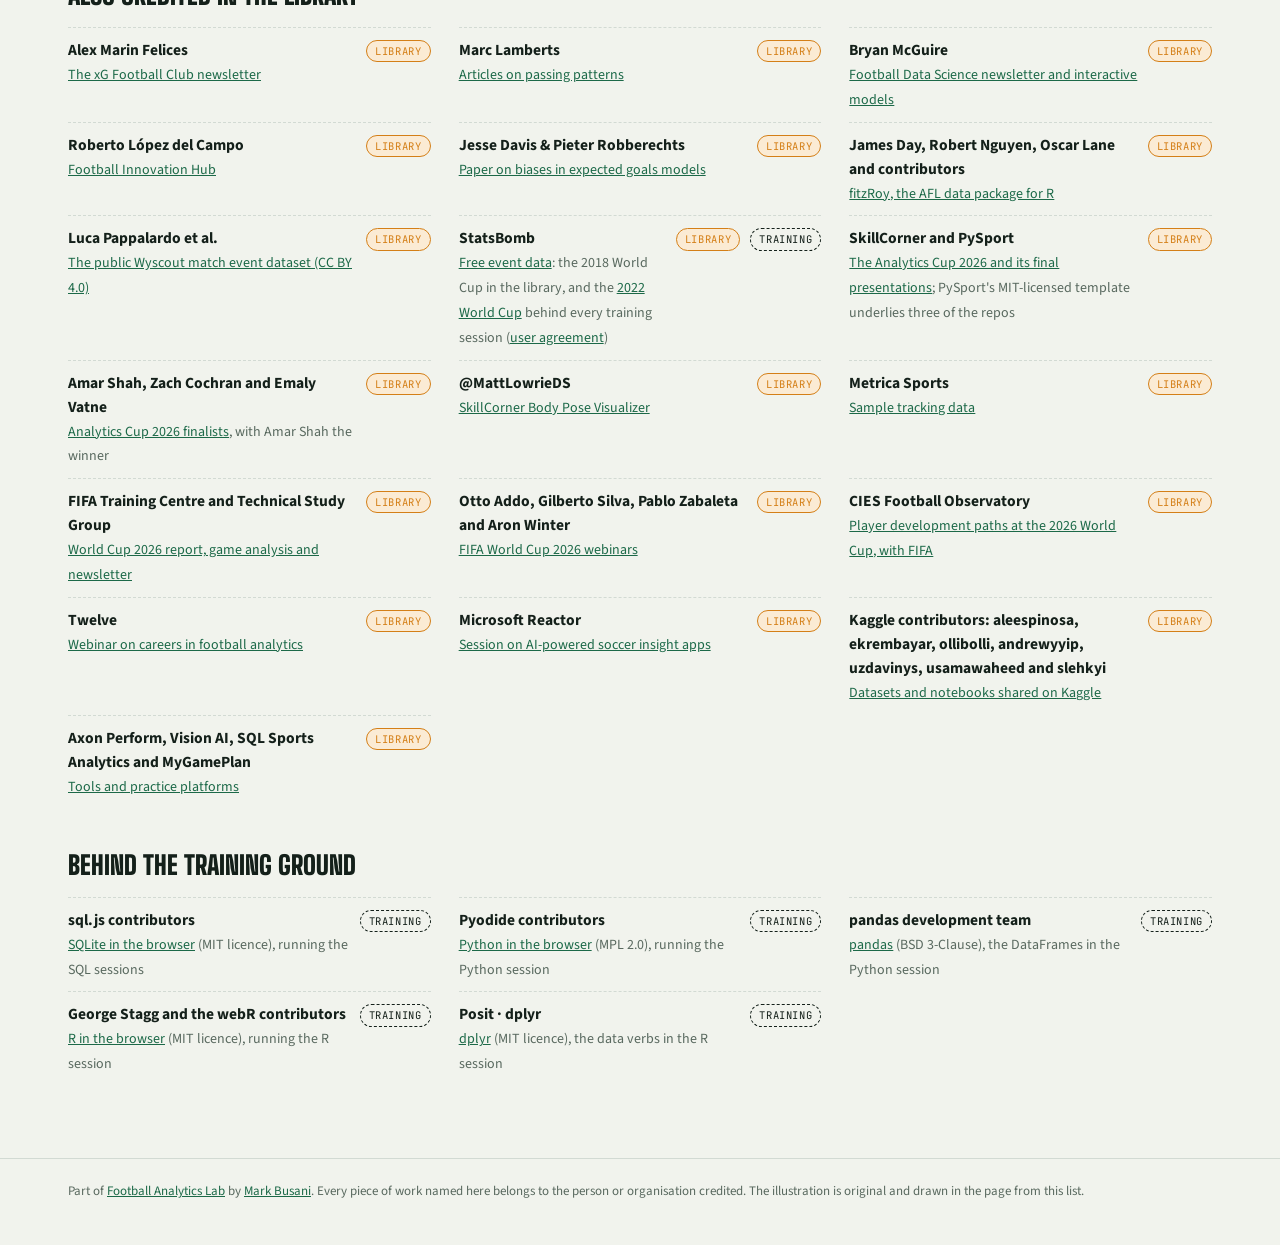
==== commit 168204a9: "added new repo" ====
--- a/credits/index.html
+++ b/credits/index.html
@@ -64,6 +64,7 @@
       <div class="person"><img src="https://avatars.githubusercontent.com/Data-Kicks?size=104" alt="" loading="lazy" onerror="this.style.visibility='hidden'"><div><b>Óscar Bartolomé Pato · Data Kicks</b><span><a href="https://github.com/Data-Kicks">GitHub</a> · <a href="https://www.data-kicks.com/">Data Kicks blog</a> · Analytics Cup finalist</span><div class="stags"><a class="stag" href="../repos/">Repos</a><a class="stag lib" href="../library/">Library</a></div></div></div>
       <div class="person"><img src="https://avatars.githubusercontent.com/2nzi?size=104" alt="" loading="lazy" onerror="this.style.visibility='hidden'"><div><b>Antoine Verdon</b><span><a href="https://github.com/2nzi">GitHub</a> · <a href="https://github.com/2nzi/skillcorner-analytics/blob/main/LICENSE">MIT licence</a> · Analytics Cup finalist</span><div class="stags"><a class="stag" href="../repos/">Repos</a><a class="stag lib" href="../library/">Library</a></div></div></div>
       <div class="person"><img src="https://avatars.githubusercontent.com/withqwerty?size=104" alt="" loading="lazy" onerror="this.style.visibility='hidden'"><div><b>withqwerty · Rahul Keerthi</b><span><a href="https://github.com/withqwerty">GitHub</a> · <a href="https://nutmeg.withqwerty.com/football-docs/">football-docs site</a> · MIT licence</span><div class="stags"><a class="stag" href="../repos/">Repos</a><a class="stag lib" href="../library/">Library</a></div></div></div>
+      <div class="person"><img src="https://avatars.githubusercontent.com/mguti97?size=104" alt="" loading="lazy" onerror="this.style.visibility='hidden'"><div><b>Marc Gutiérrez-Pérez · Antonio Agudo</b><span><a href="https://github.com/mguti97">GitHub</a> · <a href="https://arxiv.org/abs/2610.36183">Paper on player motion feasibility</a> · <a href="https://github.com/mguti97/TTA-Quantile">TTA-Quantile</a></span><div class="stags"><a class="stag" href="../repos/">Repos</a><a class="stag lib" href="../library/">Library</a></div></div></div>
       <div class="person"><img src="https://avatars.githubusercontent.com/steveyegge?size=104" alt="" loading="lazy" onerror="this.style.visibility='hidden'"><div><b>Steve Yegge · Beads</b><span><a href="https://github.com/steveyegge/beads">GitHub</a> · <a href="https://github.com/steveyegge/beads/blob/main/LICENSE">MIT licence</a> · the task tracker behind my Tasks board</span><div class="stags"><a class="stag tsk" href="../tasks/">Tasks</a></div></div></div>
       <div class="person"><img src="https://avatars.githubusercontent.com/Dicklesworthstone?size=104" alt="" loading="lazy" onerror="this.style.visibility='hidden'"><div><b>Jeffrey Emanuel · Beads Viewer</b><span><a href="https://github.com/Dicklesworthstone/beads_viewer">GitHub</a> · <a href="https://github.com/Dicklesworthstone/beads_viewer/blob/main/LICENSE">Licence</a> · the terminal task board</span><div class="stags"><a class="stag tsk" href="../tasks/">Tasks</a></div></div></div>
       <div class="person"><img src="https://avatars.githubusercontent.com/dolthub?size=104" alt="" loading="lazy" onerror="this.style.visibility='hidden'"><div><b>DoltHub · Dolt</b><span><a href="https://github.com/dolthub/dolt">GitHub</a> · <a href="https://github.com/dolthub/dolt/blob/main/LICENSE">Apache 2.0 licence</a> · the database Beads stores tasks in</span><div class="stags"><a class="stag tsk" href="../tasks/">Tasks</a></div></div></div>
@@ -75,7 +76,6 @@
       <li><div class="who"><b>Bryan McGuire</b><span><a href="https://www.footballdatascience.co.uk">Football Data Science newsletter and interactive models</a></span></div><a class="stag lib" href="../library/">Library</a></li>
       <li><div class="who"><b>Roberto López del Campo</b><span><a href="https://footballinnovationhub.com">Football Innovation Hub</a></span></div><a class="stag lib" href="../library/">Library</a></li>
       <li><div class="who"><b>Jesse Davis & Pieter Robberechts</b><span><a href="https://arxiv.org/abs/2401.09940">Paper on biases in expected goals models</a></span></div><a class="stag lib" href="../library/">Library</a></li>
-      <li><div class="who"><b>Marc Gutiérrez-Pérez & Antonio Agudo</b><span><a href="https://arxiv.org/abs/2610.36183">Paper on player motion feasibility</a> and its <a href="https://github.com/mguti97/TTA-Quantile">TTA-Quantile code</a></span></div><a class="stag lib" href="../library/">Library</a></li>
       <li><div class="who"><b>James Day, Robert Nguyen, Oscar Lane and contributors</b><span><a href="https://jimmyday12.github.io/fitzRoy/">fitzRoy, the AFL data package for R</a></span></div><a class="stag lib" href="../library/">Library</a></li>
       <li><div class="who"><b>Luca Pappalardo et al.</b><span><a href="https://pmc.ncbi.nlm.nih.gov/articles/PMC6817871">The public Wyscout match event dataset (CC BY 4.0)</a></span></div><a class="stag lib" href="../library/">Library</a></li>
       <li><div class="who"><b>StatsBomb</b><span><a href="https://www.hudl.com/en_gb/products/statsbomb">Free event data</a>: the 2018 World Cup in the library, and the <a href="https://github.com/statsbomb/open-data">2022 World Cup</a> behind every training session (<a href="https://github.com/statsbomb/open-data/blob/master/LICENSE.pdf">user agreement</a>)</span></div><a class="stag lib" href="../library/">Library</a><a class="stag trn" href="../training/">Training</a></li>
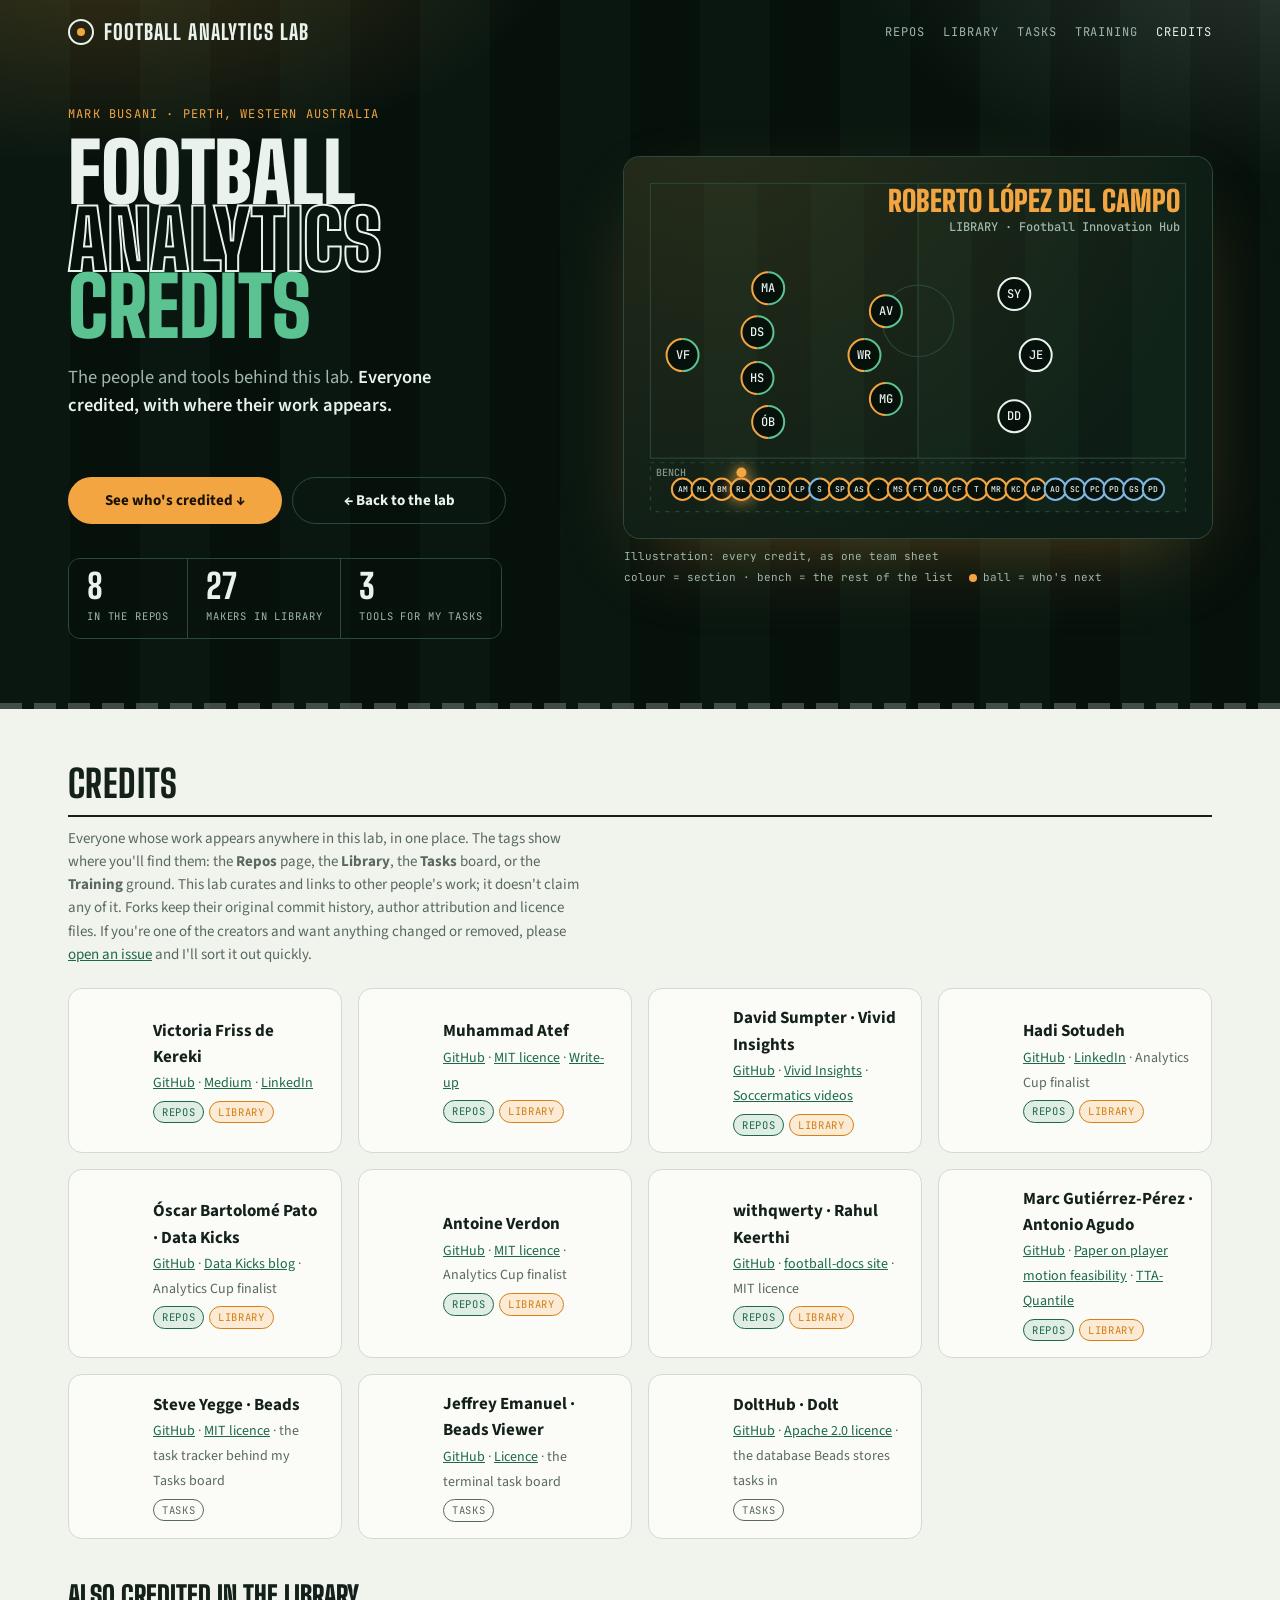
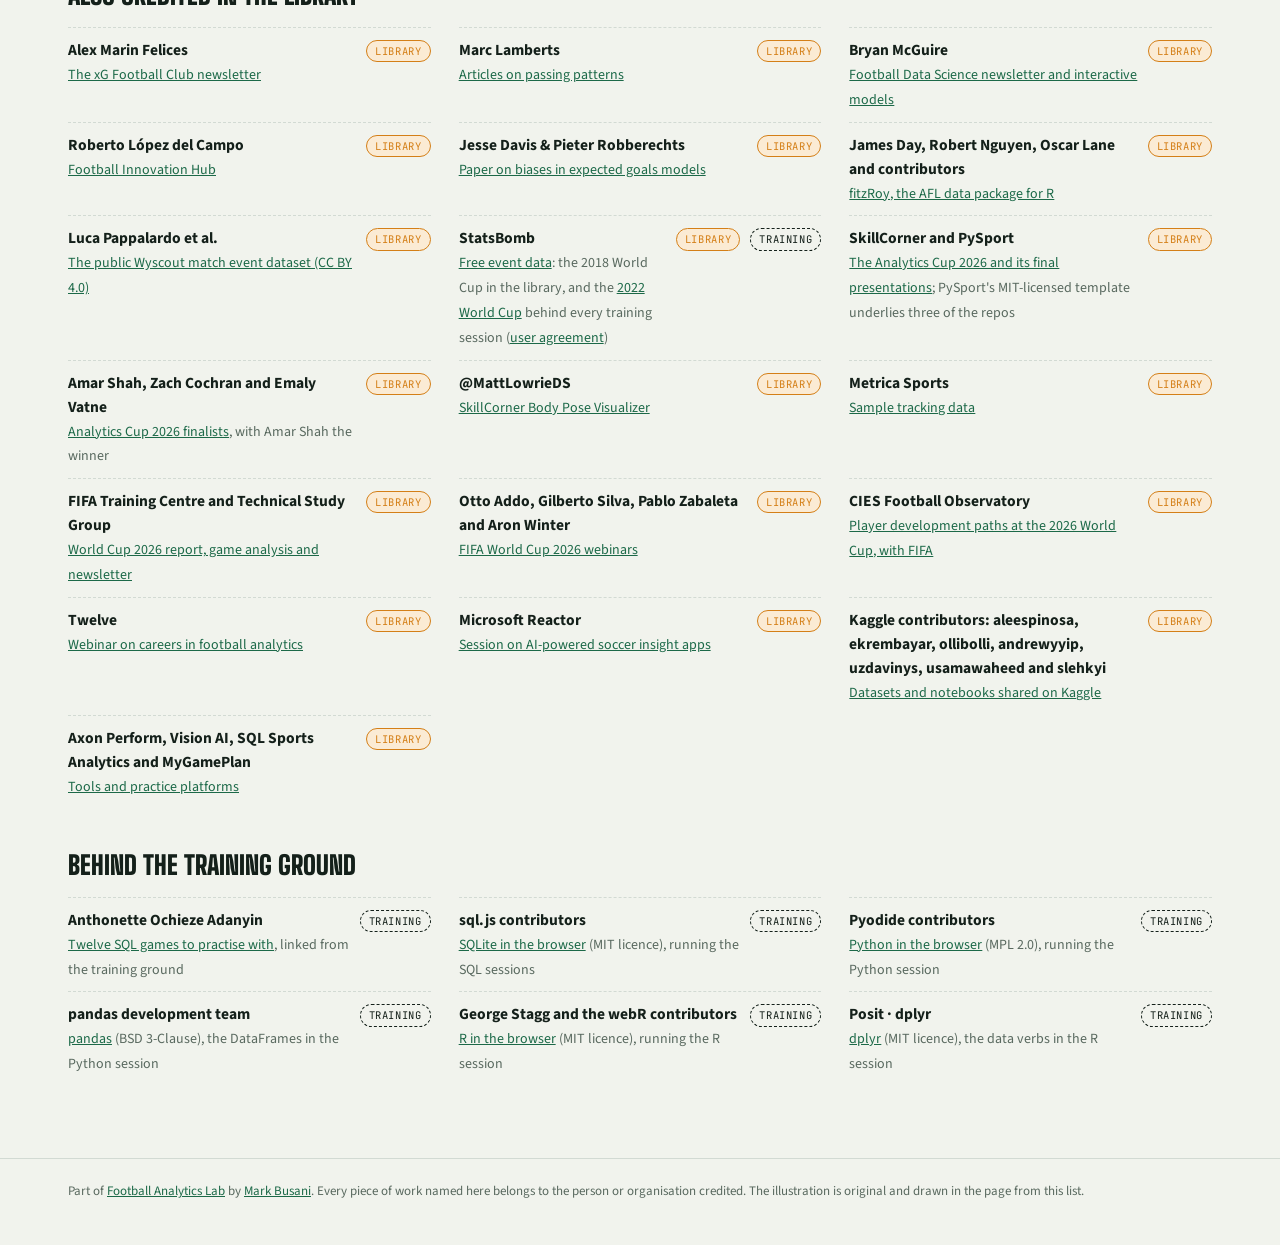
==== commit ccc33583: "Added new training" ====
--- a/credits/index.html
+++ b/credits/index.html
@@ -93,6 +93,7 @@
     </ul>
     <h3 class="sub-h">Behind the training ground</h3>
     <ul class="clist">
+      <li><div class="who"><b>Anthonette Ochieze Adanyin</b><span><a href="https://www.linkedin.com/posts/anthonette-ochieze-adanyin_im-a-lead-data-scientist-and-i-use-sql-share-7523850039606202368--P0e/">Twelve SQL games to practise with</a>, linked from the training ground</span></div><a class="stag trn" href="../training/#sql-games">Training</a></li>
       <li><div class="who"><b>sql.js contributors</b><span><a href="https://github.com/sql-js/sql.js">SQLite in the browser</a> (MIT licence), running the SQL sessions</span></div><a class="stag trn" href="../training/sql-01/">Training</a></li>
       <li><div class="who"><b>Pyodide contributors</b><span><a href="https://github.com/pyodide/pyodide">Python in the browser</a> (MPL 2.0), running the Python session</span></div><a class="stag trn" href="../training/python-01/">Training</a></li>
       <li><div class="who"><b>pandas development team</b><span><a href="https://pandas.pydata.org/">pandas</a> (BSD 3-Clause), the DataFrames in the Python session</span></div><a class="stag trn" href="../training/python-01/">Training</a></li>
